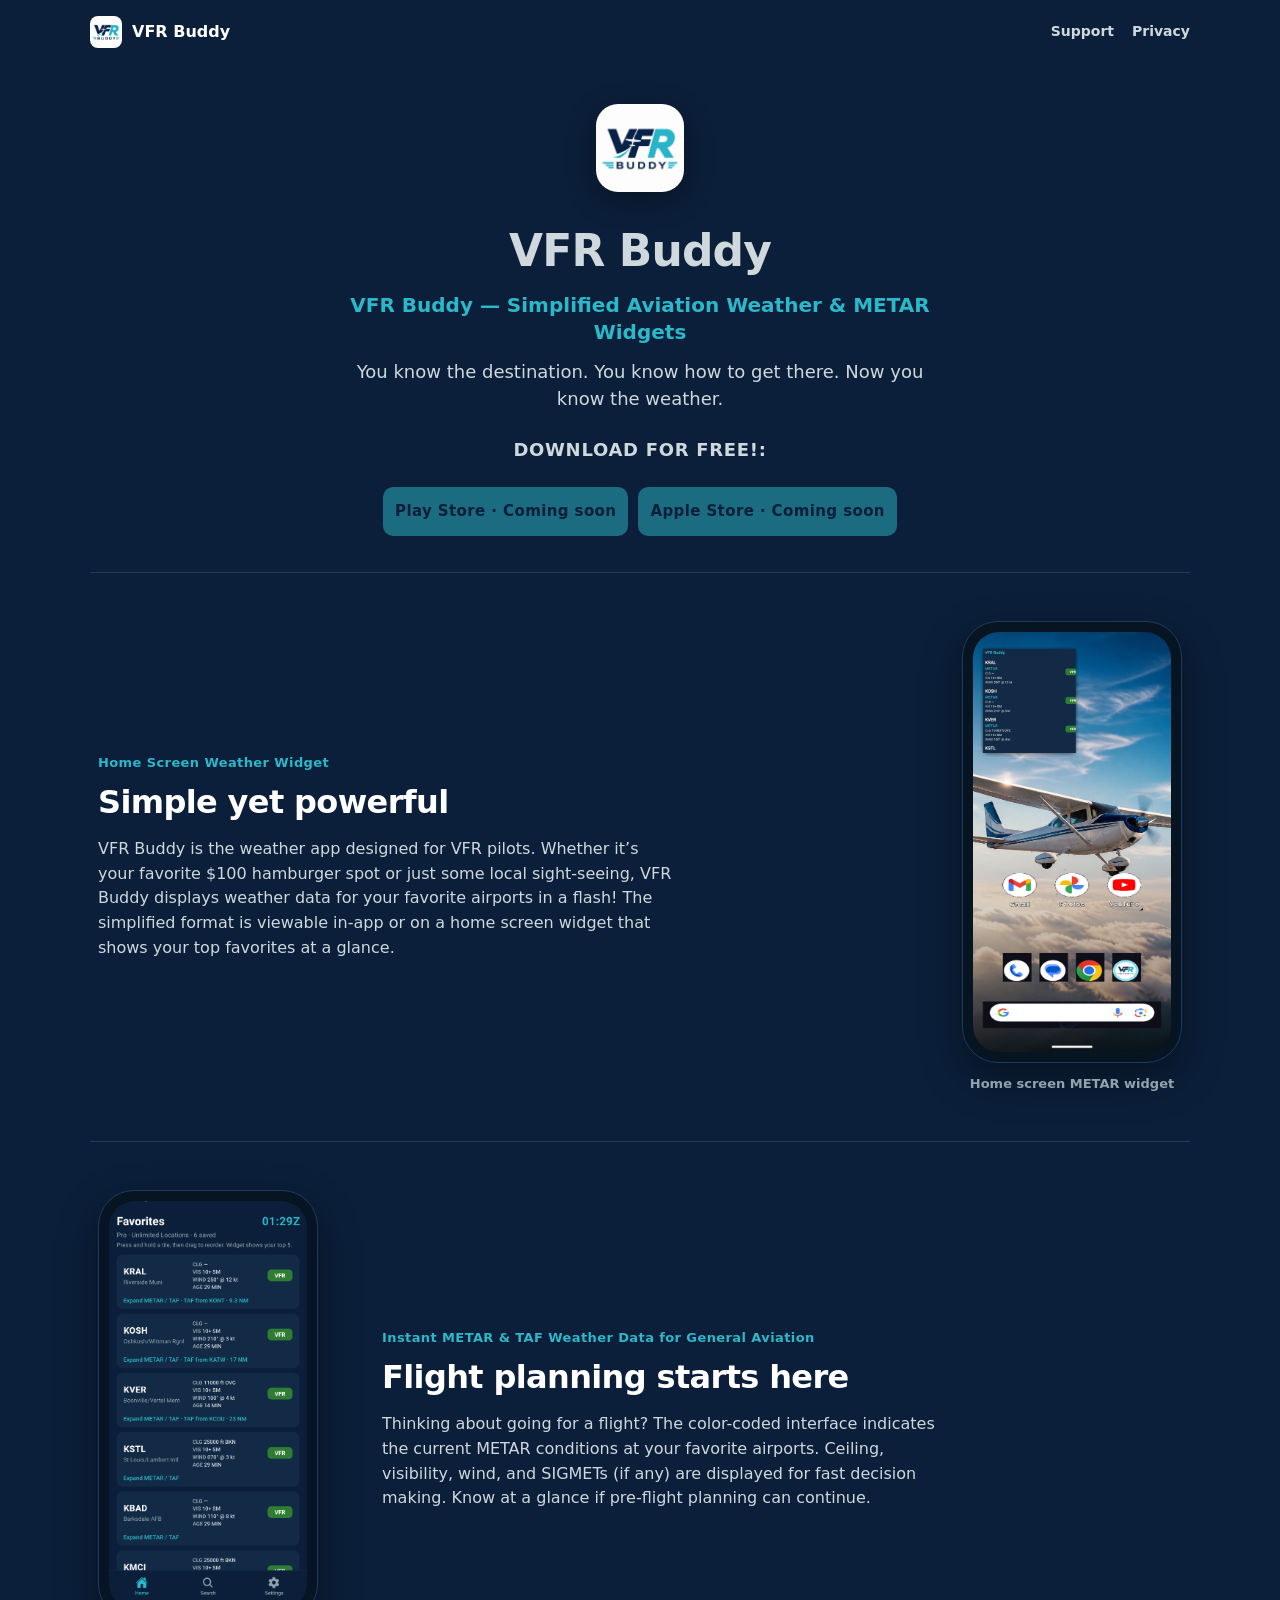
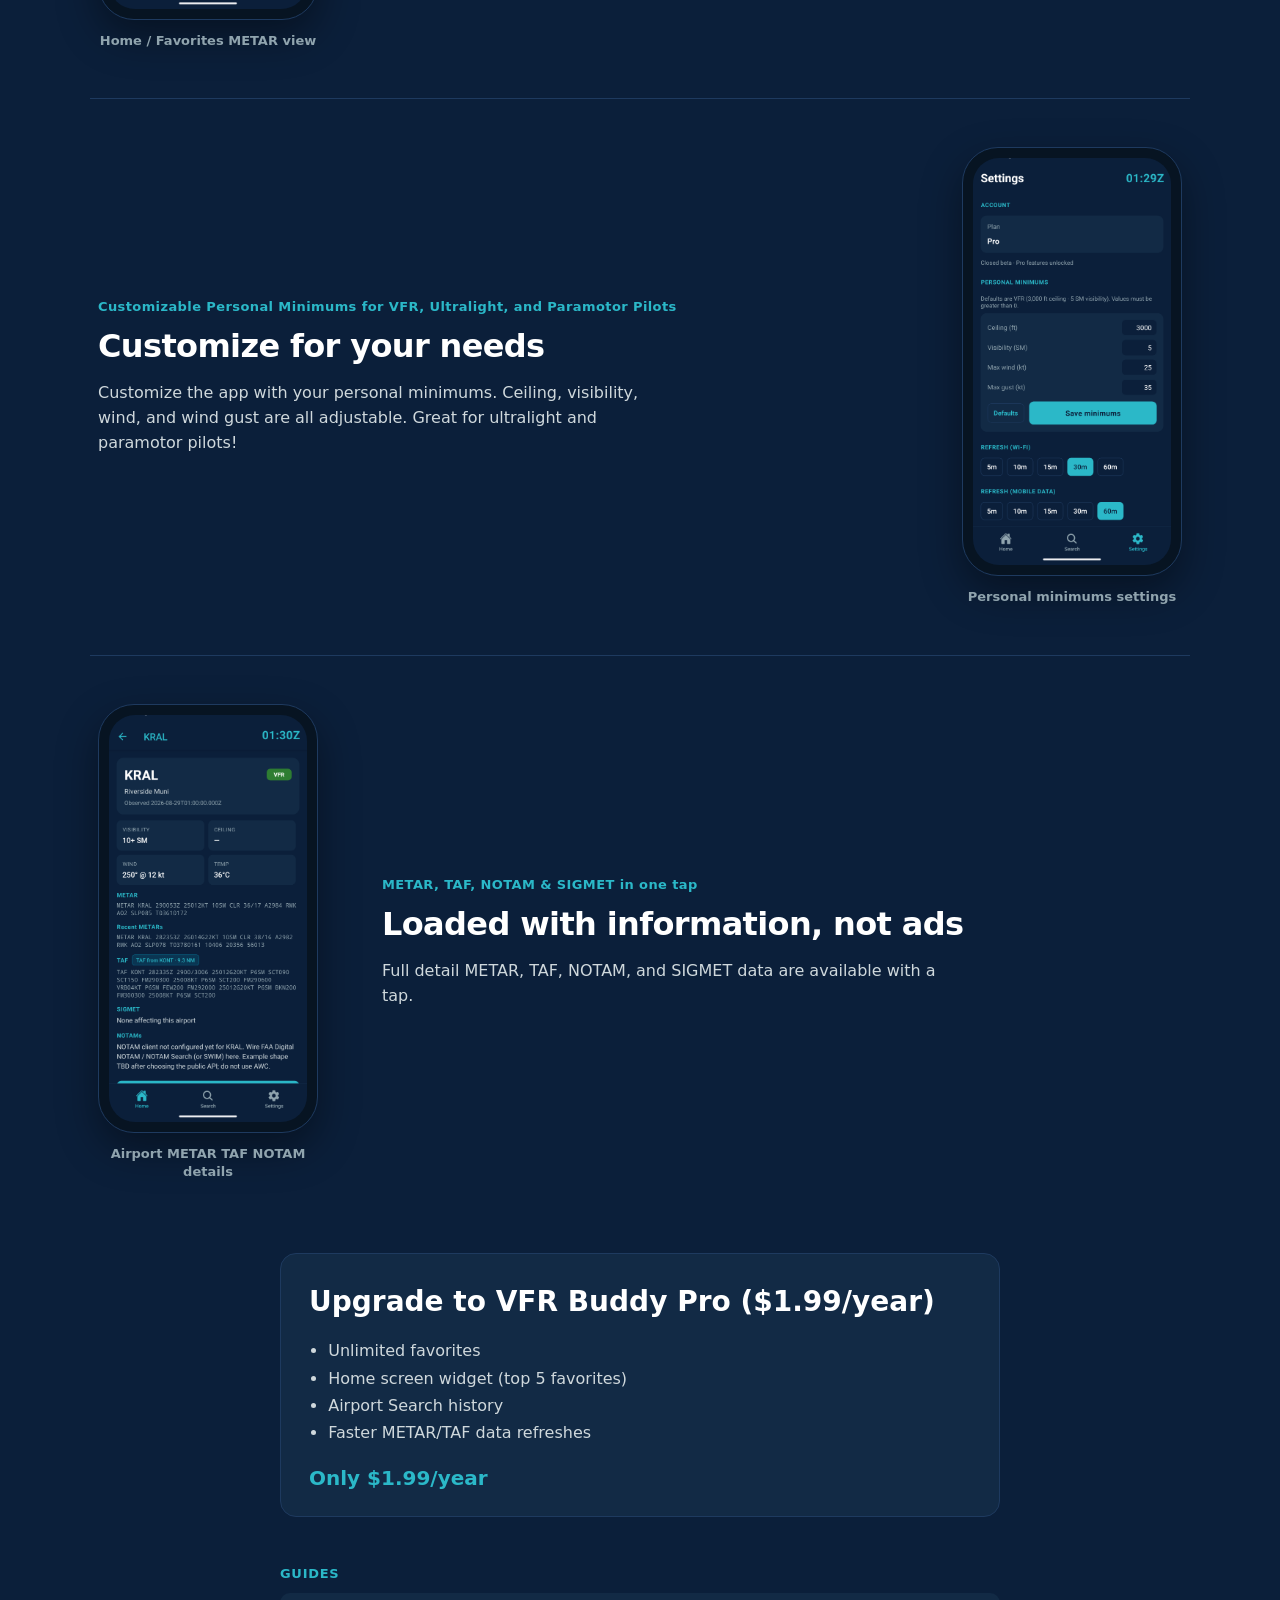
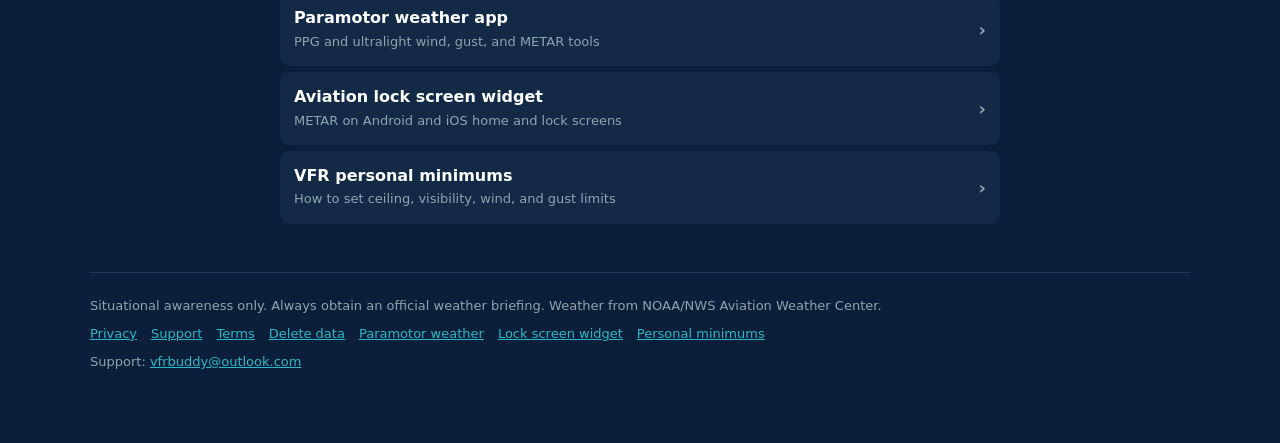
==== index.html @ 9822105f "Show widget on full home screen with aircraft wallpaper. Composite the VFR Buddy widget onto an avia" ====
<!DOCTYPE html>
<html lang="en">
  <head>
    <meta charset="utf-8" />
    <meta name="viewport" content="width=device-width, initial-scale=1, viewport-fit=cover" />
    <title>VFR Buddy: VFR Weather App &amp; Home Screen METAR Widget for Pilots</title>
    <meta
      name="description"
      content="Get instant METAR, TAF, NOTAM, and SIGMET data with personal minimums alerts. Features a home screen aviation weather widget for VFR, PPG, and ultralight pilots."
    />
    <link rel="canonical" href="https://www.vfrbuddy.com/" />
    <meta property="og:type" content="website" />
    <meta property="og:url" content="https://www.vfrbuddy.com/" />
    <meta property="og:title" content="VFR Buddy — Aviation Weather Simplified" />
    <meta
      property="og:description"
      content="Instant METAR, TAF, and SIGMET data with a home screen widget built for VFR pilots."
    />
    <meta property="og:image" content="https://www.vfrbuddy.com/assets/vfr-buddy-favicon-180.png" />
    <meta property="og:site_name" content="VFR Buddy" />
    <meta name="twitter:card" content="summary" />
    <meta name="twitter:title" content="VFR Buddy — Aviation Weather Simplified" />
    <meta
      name="twitter:description"
      content="Instant METAR, TAF, and SIGMET data with a home screen widget built for VFR pilots."
    />
    <meta name="twitter:image" content="https://www.vfrbuddy.com/assets/vfr-buddy-favicon-180.png" />
    <link rel="icon" href="assets/vfr-buddy-favicon-180.png" />
    <link rel="stylesheet" href="css/styles.css" />
    <script src="config.js" defer></script>
    <script type="application/ld+json">
      {
        "@context": "https://schema.org",
        "@type": "SoftwareApplication",
        "name": "VFR Buddy",
        "operatingSystem": "ANDROID, IOS",
        "applicationCategory": "WeatherApplication",
        "description": "Simplified aviation weather app featuring METAR, TAF, NOTAM, SIGMET data, and a home screen favorites widget for pilots.",
        "url": "https://www.vfrbuddy.com/",
        "offers": {
          "@type": "Offer",
          "price": "1.99",
          "priceCurrency": "USD",
          "priceValidUntil": "2027-12-31"
        },
        "author": {
          "@type": "Organization",
          "name": "Flight Forge LLC",
          "url": "https://www.vfrbuddy.com"
        }
      }
    </script>
  </head>
  <body>
    <a class="skip" href="#main">Skip to content</a>

    <header class="site-header">
      <a class="brand" href="index.html">
        <img
          src="assets/vfr-buddy-favicon-180.png"
          alt="VFR Buddy aviation weather app icon"
          width="32"
          height="32"
        />
        VFR Buddy
      </a>
      <nav class="site-nav">
        <a href="support/index.html">Support</a>
        <a href="legal/index.html">Privacy</a>
      </nav>
    </header>

    <main id="main">
      <section class="hero">
        <img
          class="hero-icon"
          src="assets/vfr-buddy-favicon-180.png"
          alt="VFR Buddy VFR weather app icon for iOS and Android pilots"
          width="88"
          height="88"
        />
        <p class="brand-mark">VFR Buddy</p>
        <h1>VFR Buddy — Simplified Aviation Weather &amp; METAR Widgets</h1>
        <p>You know the destination. You know how to get there. Now you know the weather.</p>
        <p class="cta-label">Download for FREE!:</p>
        <div class="cta-row">
          <span class="btn disabled">Play Store · Coming soon</span>
          <span class="btn disabled">Apple Store · Coming soon</span>
        </div>
      </section>

      <div class="features">
        <section class="feature">
          <div class="feature-copy">
            <h2>Home Screen Weather Widget</h2>
            <h3>Simple yet powerful</h3>
            <p>
              VFR Buddy is the weather app designed for VFR pilots. Whether it’s your favorite $100
              hamburger spot or just some local sight-seeing, VFR Buddy displays weather data
              for your favorite airports in a flash! The simplified format is viewable in-app or on a
              home screen widget that shows your top favorites at a glance.
            </p>
          </div>
          <figure class="phone">
            <div class="phone-frame">
              <img
                class="phone-shot"
                src="assets/screenshot-widget-homescreen.png"
                alt="VFR Buddy home screen widget on an Android phone with aviation wallpaper, showing KRAL, KOSH, and KVER METAR flight categories"
                width="220"
                height="466"
                loading="lazy"
              />
            </div>
            <figcaption>Home screen METAR widget</figcaption>
          </figure>
        </section>

        <section class="feature reverse">
          <div class="feature-copy">
            <h2>Instant METAR &amp; TAF Weather Data for General Aviation</h2>
            <h3>Flight planning starts here</h3>
            <p>
              Thinking about going for a flight? The color-coded interface indicates the current
              METAR conditions at your favorite airports. Ceiling, visibility, wind, and SIGMETs (if
              any) are displayed for fast decision making. Know at a glance if pre-flight planning
              can continue.
            </p>
          </div>
          <figure class="phone">
            <div class="phone-frame">
              <img
                class="phone-shot"
                src="assets/screenshot-home-favorites.png"
                alt="VFR Buddy favorites list with color-coded METAR flight categories for KSTL, KRAL, and KOSH"
                width="220"
                height="452"
                loading="lazy"
              />
            </div>
            <figcaption>Home / Favorites METAR view</figcaption>
          </figure>
        </section>

        <section class="feature">
          <div class="feature-copy">
            <h2>Customizable Personal Minimums for VFR, Ultralight, and Paramotor Pilots</h2>
            <h3>Customize for your needs</h3>
            <p>
              Customize the app with your personal minimums. Ceiling, visibility, wind, and wind
              gust are all adjustable. Great for ultralight and paramotor pilots!
            </p>
          </div>
          <figure class="phone">
            <div class="phone-frame">
              <img
                class="phone-shot"
                src="assets/screenshot-settings-minimums.png"
                alt="VFR Buddy settings for custom pilot personal minimums including ceiling, visibility, wind, and gust limits"
                width="220"
                height="452"
                loading="lazy"
              />
            </div>
            <figcaption>Personal minimums settings</figcaption>
          </figure>
        </section>

        <section class="feature reverse">
          <div class="feature-copy">
            <h2>METAR, TAF, NOTAM &amp; SIGMET in one tap</h2>
            <h3>Loaded with information, not ads</h3>
            <p>
              Full detail METAR, TAF, NOTAM, and SIGMET data are available with a tap.
            </p>
          </div>
          <figure class="phone">
            <div class="phone-frame">
              <img
                class="phone-shot"
                src="assets/screenshot-airport-detail.png"
                alt="VFR Buddy airport detail for KRAL showing METAR, TAF, SIGMET, and NOTAM data"
                width="220"
                height="452"
                loading="lazy"
              />
            </div>
            <figcaption>Airport METAR TAF NOTAM details</figcaption>
          </figure>
        </section>
      </div>

      <section class="pro" aria-labelledby="pro-heading">
        <h2 id="pro-heading">Upgrade to VFR Buddy Pro ($1.99/year)</h2>
        <ul>
          <li>Unlimited favorites</li>
          <li>Home screen widget (top 5 favorites)</li>
          <li>Airport Search history</li>
          <li>Faster METAR/TAF data refreshes</li>
        </ul>
        <p class="pro-price">Only $1.99/year</p>
      </section>

      <section class="guides" aria-labelledby="guides-heading">
        <h2 id="guides-heading">Guides</h2>
        <a class="link-row" href="paramotor-weather-app/index.html">
          <span>
            <span class="result-icao">Paramotor weather app</span><br />
            <span class="result-name">PPG and ultralight wind, gust, and METAR tools</span>
          </span>
          <span class="chevron">›</span>
        </a>
        <a class="link-row" href="aviation-lock-screen-widget/index.html">
          <span>
            <span class="result-icao">Aviation lock screen widget</span><br />
            <span class="result-name">METAR on Android and iOS home and lock screens</span>
          </span>
          <span class="chevron">›</span>
        </a>
        <a class="link-row" href="vfr-personal-minimums-guide/index.html">
          <span>
            <span class="result-icao">VFR personal minimums</span><br />
            <span class="result-name">How to set ceiling, visibility, wind, and gust limits</span>
          </span>
          <span class="chevron">›</span>
        </a>
      </section>
    </main>

    <footer class="site-footer">
      <p>
        Situational awareness only. Always obtain an official weather briefing. Weather from
        NOAA/NWS Aviation Weather Center.
      </p>
      <nav>
        <a href="legal/index.html">Privacy</a>
        <a href="support/index.html">Support</a>
        <a href="legal/index.html#terms">Terms</a>
        <a href="legal/index.html#delete">Delete data</a>
        <a href="paramotor-weather-app/index.html">Paramotor weather</a>
        <a href="aviation-lock-screen-widget/index.html">Lock screen widget</a>
        <a href="vfr-personal-minimums-guide/index.html">Personal minimums</a>
      </nav>
      <p>
        Support:
        <a data-support-email href="mailto:vfrbuddy@outlook.com">vfrbuddy@outlook.com</a>
      </p>
    </footer>
  </body>
</html>
---- css/styles.css ----
/* Tokens from src/theme.ts — exact values */
:root {
  --navy: #0B1F3A;
  --navy-card: #122A45;
  --cyan: #2BB8C8;
  --text: #FFFFFF;
  --muted: #90A4AE;
  --soft: #CFD8DC;
  --orange: #EF6C00;
  --error-bg: #3A1520;
  --error-title: #FF8A80;
  --error-body: #FFCDD2;
  --vfr: #2E7D32;
  --mvfr: #1565C0;
  --ifr: #C62828;
  --lifr: #6A1B9A;
  --stale: #78909C;
  --border: #1E3A5F;
  --sigmet-bg: #3A1A10;
  --sigmet-body: #FFCCBC;
}

*,
*::before,
*::after {
  box-sizing: border-box;
}

html {
  scroll-behavior: smooth;
}

body {
  margin: 0;
  min-height: 100vh;
  display: flex;
  flex-direction: column;
  font-family: system-ui, -apple-system, "Segoe UI", Roboto, Helvetica, Arial, sans-serif;
  background: var(--navy);
  color: var(--text);
  line-height: 1.4;
}

a {
  color: var(--cyan);
}

img {
  max-width: 100%;
  height: auto;
}

.skip {
  position: absolute;
  left: 16px;
  top: -48px;
  background: var(--cyan);
  color: var(--navy);
  padding: 8px 12px;
  border-radius: 8px;
  font-weight: 700;
  z-index: 20;
}

.skip:focus {
  top: 12px;
}

/* Marketing site chrome (Mobbin-style: icon, pitch, then screenshot gallery) */
.site-header {
  display: flex;
  align-items: center;
  justify-content: space-between;
  gap: 16px;
  width: min(1100px, calc(100% - 32px));
  margin: 0 auto;
  padding: 16px 0;
}

.brand {
  display: flex;
  align-items: center;
  gap: 10px;
  color: var(--text);
  text-decoration: none;
  font-weight: 700;
  font-size: 16px;
}

.brand img {
  width: 32px;
  height: 32px;
  border-radius: 8px;
}

.site-nav {
  display: flex;
  gap: 18px;
  font-size: 14px;
  font-weight: 600;
}

.site-nav a {
  color: var(--soft);
  text-decoration: none;
}

.site-nav a:hover {
  color: var(--cyan);
}

.hero {
  text-align: center;
  padding: 40px 20px 28px;
  width: min(640px, 100%);
  margin: 0 auto;
}

.hero-icon {
  width: 88px;
  height: 88px;
  border-radius: 22px;
  margin-bottom: 20px;
  box-shadow: 0 8px 28px rgba(0, 0, 0, 0.35);
}

.hero .brand-mark {
  font-size: clamp(2rem, 4vw, 2.75rem);
  font-weight: 700;
  margin: 0 0 8px;
  letter-spacing: -0.02em;
}

.hero h1 {
  color: var(--cyan);
  font-size: clamp(1.05rem, 2.4vw, 1.25rem);
  font-weight: 700;
  line-height: 1.35;
  margin: 0 0 12px;
  letter-spacing: 0;
}

.hero .tagline {
  color: var(--cyan);
  font-size: 15px;
  font-weight: 700;
  letter-spacing: 0.4px;
  margin: 0 0 10px;
}

.hero p {
  color: var(--soft);
  font-size: 18px;
  line-height: 1.5;
  margin: 0 0 24px;
}

.cta-label {
  width: 100%;
  text-align: center;
  color: var(--muted);
  font-size: 12px;
  font-weight: 700;
  letter-spacing: 0.7px;
  text-transform: uppercase;
  margin: 0 0 2px;
}

.cta-row {
  display: flex;
  flex-wrap: wrap;
  justify-content: center;
  gap: 10px;
}

.cta-row .btn {
  width: auto;
  min-width: 200px;
  margin: 0;
}

.shots {
  display: flex;
  gap: 28px;
  overflow-x: auto;
  padding: 12px 24px 48px;
  width: min(1100px, 100%);
  margin: 0 auto;
  scrollbar-color: var(--border) transparent;
}

.features {
  width: min(1100px, calc(100% - 32px));
  margin: 0 auto;
  padding: 8px 0 16px;
}

.feature {
  display: grid;
  grid-template-columns: minmax(0, 1fr) 220px;
  gap: 64px;
  align-items: center;
  padding: 48px 8px;
  border-top: 1px solid var(--border);
}

.feature.reverse {
  grid-template-columns: 220px minmax(0, 1fr);
}

.feature.reverse .feature-copy {
  order: 2;
}

.feature-copy {
  min-width: 0;
}

.feature-copy h2 {
  color: var(--cyan);
  font-size: 13px;
  font-weight: 700;
  letter-spacing: 0.4px;
  line-height: 1.4;
  margin: 0 0 8px;
}

.feature-copy h3 {
  font-size: clamp(1.5rem, 3vw, 2rem);
  font-weight: 700;
  letter-spacing: -0.02em;
  margin: 0 0 12px;
}

.feature-copy p {
  color: var(--soft);
  font-size: 16px;
  line-height: 1.55;
  margin: 0;
  max-width: 36rem;
}

.feature .phone {
  width: 220px;
  max-width: 220px;
  justify-self: center;
}

.phone-shot {
  display: block;
  width: 100%;
  height: auto;
  border-radius: 26px;
  vertical-align: top;
}

.phone-shot--widget {
  border-radius: 20px;
  background: #071422;
}

.feature .phone-frame:has(.phone-shot--widget) {
  padding: 16px 12px;
  background: linear-gradient(160deg, #0a3d62 0%, #071422 45%, #041018 100%);
}

.feature .airport-row {
  padding: 10px;
  gap: 6px;
}

.feature .wx-line {
  font-size: 10px;
}

.pro {
  width: min(720px, calc(100% - 32px));
  margin: 8px auto 48px;
  background: var(--navy-card);
  border: 1px solid var(--border);
  border-radius: 16px;
  padding: 28px 28px 24px;
}

.pro h2 {
  font-size: clamp(1.35rem, 3vw, 1.75rem);
  margin: 0 0 16px;
}

.pro ul {
  margin: 0 0 18px;
  padding-left: 1.2rem;
  color: var(--soft);
  font-size: 16px;
  line-height: 1.7;
}

.pro li {
  margin: 0;
}

.pro-price {
  color: var(--cyan);
  font-size: 20px;
  font-weight: 700;
  margin: 0;
}

.widget-home {
  background: #071422;
  border-radius: 16px;
  padding: 10px;
  margin-top: 8px;
}

.widget-card {
  background: var(--navy-card);
  border-radius: 14px;
  padding: 12px 12px 8px;
}

.widget-head {
  display: flex;
  align-items: center;
  gap: 8px;
  margin-bottom: 10px;
}

.widget-head img {
  width: 18px;
  height: 18px;
  border-radius: 4px;
}

.widget-head span {
  font-size: 11px;
  font-weight: 700;
  color: var(--soft);
}

.widget-row {
  display: flex;
  align-items: center;
  gap: 8px;
  padding: 7px 0;
  border-top: 1px solid var(--border);
}

.widget-dot {
  width: 10px;
  height: 10px;
  border-radius: 50%;
  flex-shrink: 0;
}

.widget-dot.vfr {
  background: var(--vfr);
}
.widget-dot.mvfr {
  background: var(--mvfr);
}
.widget-dot.mins {
  background: var(--orange);
}

.widget-icao {
  font-weight: 700;
  font-size: 13px;
  width: 42px;
}

.widget-sum {
  color: var(--soft);
  font-size: 11px;
  font-weight: 600;
}

@media (max-width: 960px) {
  .feature,
  .feature.reverse {
    grid-template-columns: 1fr;
    gap: 24px;
    justify-items: center;
  }

  .feature.reverse .feature-copy {
    order: 0;
  }

  .feature-copy p {
    max-width: none;
  }
}

.phone {
  flex: 0 0 260px;
  margin: 0;
}

.phone-frame {
  background: #071422;
  border: 1px solid var(--border);
  border-radius: 36px;
  padding: 10px;
  box-shadow: 0 16px 40px rgba(0, 0, 0, 0.4);
}

.phone-screen {
  background: var(--navy);
  border-radius: 26px;
  overflow: hidden;
  height: 520px;
  display: flex;
  flex-direction: column;
}

.phone-status {
  text-align: center;
  font-size: 11px;
  font-weight: 700;
  padding: 8px 0 4px;
  color: var(--text);
}

.phone-body {
  flex: 1;
  padding: 4px 12px 8px;
  overflow: hidden;
}

.phone-body .title {
  font-size: 22px;
}

.phone-body .search-input {
  margin-top: 0;
}

.phone-tabs {
  display: flex;
  border-top: 1px solid var(--border);
  padding: 8px 4px 10px;
}

.phone-tabs .tab {
  font-size: 10px;
  color: var(--muted);
}

.phone-tabs .tab.on {
  color: var(--cyan);
}

.phone figcaption {
  text-align: center;
  color: var(--muted);
  font-size: 13px;
  font-weight: 600;
  margin-top: 12px;
}

.site-footer {
  width: min(1100px, calc(100% - 32px));
  margin: 0 auto;
  padding: 24px 0 calc(64px + env(safe-area-inset-bottom, 0px));
  border-top: 1px solid var(--border);
  color: var(--muted);
  font-size: 13px;
}

.site-footer nav {
  display: flex;
  flex-wrap: wrap;
  gap: 14px;
  margin: 10px 0;
}

.site-footer p {
  margin: 0 0 8px;
}

/* HomeScreen / SettingsScreen content padding */
.screen {
  flex: 1;
  width: min(430px, 100%);
  margin: 0 auto;
  padding: 16px 16px 32px;
  padding-top: calc(max(env(safe-area-inset-top, 0px), 12px) + 8px);
}

/* SearchScreen.sub is implied 13 muted; HomeScreen.sub */
.title-row {
  display: flex;
  align-items: center;
  justify-content: space-between;
  gap: 12px;
}

.title {
  color: var(--text);
  font-size: 24px;
  font-weight: 700;
  margin: 0 0 8px;
}

.title-row .title {
  margin-bottom: 0;
}

.sub {
  color: var(--muted);
  font-size: 13px;
  margin: 4px 0 16px;
}

.lede-one {
  color: var(--soft);
  font-size: 16px;
  line-height: 24px;
  margin: 8px 0 20px;
}

.upgrade {
  background: var(--orange);
  border-radius: 999px;
  padding: 4px 10px;
  color: var(--text);
  font-size: 11px;
  font-weight: 700;
  text-decoration: none;
  white-space: nowrap;
}

/* Settings section labels */
.section {
  color: var(--cyan);
  font-weight: 700;
  font-size: 12px;
  letter-spacing: 0.7px;
  margin: 16px 0 6px;
  text-transform: uppercase;
}

.section-row {
  display: flex;
  align-items: center;
  justify-content: space-between;
  margin: 16px 0 6px;
}

.section-row .section {
  margin: 0;
}

.hint {
  color: var(--muted);
  font-size: 12px;
  margin: 4px 0 0;
}

.body-text {
  color: var(--soft);
  font-size: 14px;
  line-height: 20px;
  margin: 0 0 10px;
}

.body-text strong {
  color: var(--text);
  font-weight: 700;
}

/* Settings card */
.card {
  background: var(--navy-card);
  border-radius: 12px;
  padding: 14px;
  margin-bottom: 8px;
}

.min-row {
  display: flex;
  align-items: center;
  justify-content: space-between;
  gap: 12px;
  padding: 6px 0;
}

.min-row + .min-row {
  border-top: 1px solid var(--border);
}

.row-label {
  color: var(--muted);
  font-size: 13px;
}

.row-value {
  color: var(--text);
  font-weight: 700;
  font-size: 16px;
}

/* AirportRow */
.airport-wrap {
  background: var(--navy-card);
  border-radius: 12px;
  margin-bottom: 10px;
  overflow: hidden;
}

.airport-row {
  display: flex;
  align-items: center;
  justify-content: space-between;
  padding: 12px 14px;
  gap: 8px;
}

.airport-left {
  flex: 1.1;
  min-width: 0;
}

.icao {
  color: var(--text);
  font-size: 18px;
  font-weight: 700;
  letter-spacing: 0.5px;
}

.airport-name {
  color: var(--muted);
  font-size: 12px;
  margin-top: 2px;
  white-space: nowrap;
  overflow: hidden;
  text-overflow: ellipsis;
}

.wx-mid {
  flex: 1.2;
  min-width: 0;
  padding: 0 4px;
}

.wx-line {
  color: var(--soft);
  font-size: 11px;
  font-weight: 600;
}

.wx-label {
  color: var(--muted);
  font-weight: 700;
}

/* FltCatBadge */
.badge {
  border-radius: 8px;
  padding: 4px 10px;
  min-width: 52px;
  text-align: center;
  color: var(--text);
  font-weight: 700;
  font-size: 12px;
  flex-shrink: 0;
}

.badge.vfr {
  background: var(--vfr);
}
.badge.mvfr {
  background: var(--mvfr);
}
.badge.ifr {
  background: var(--ifr);
}
.badge.lifr {
  background: var(--lifr);
}
.badge.mins {
  background: var(--orange);
}
.badge.stale {
  background: var(--stale);
}

.badge .tag {
  display: block;
  font-size: 10px;
  font-weight: 700;
  opacity: 0.95;
}

.expand {
  color: var(--cyan);
  font-size: 12px;
  font-weight: 600;
  padding: 0 14px 10px;
}

/* Color legend swatches */
.legend-row {
  display: flex;
  align-items: center;
  gap: 12px;
  margin-bottom: 12px;
}

.swatch {
  width: 28px;
  height: 28px;
  border-radius: 6px;
  flex-shrink: 0;
}

.legend-label {
  color: var(--text);
  font-weight: 700;
}

.legend-note {
  color: var(--muted);
  font-size: 12px;
}

/* Settings chips */
.chip-row {
  display: flex;
  flex-wrap: wrap;
  gap: 8px;
  margin-bottom: 8px;
}

.chip {
  border-radius: 8px;
  border: 1px solid var(--border);
  padding: 8px 12px;
  color: var(--text);
  font-weight: 600;
  font-size: 14px;
  background: transparent;
}

.chip.on {
  background: var(--cyan);
  border-color: var(--cyan);
  color: var(--navy);
}

a.chip {
  text-decoration: none;
}

/* PrimaryButton from ui.tsx */
.btn {
  display: block;
  width: 100%;
  background: var(--cyan);
  border: none;
  border-radius: 10px;
  padding: 14px 12px;
  color: var(--navy);
  font-weight: 700;
  font-size: 15px;
  letter-spacing: 0.4px;
  text-align: center;
  text-decoration: none;
  margin-bottom: 8px;
}

.btn.disabled {
  opacity: 0.5;
  pointer-events: none;
}

/* Search result / Settings LinkRow */
.link-row {
  display: flex;
  align-items: center;
  justify-content: space-between;
  background: var(--navy-card);
  border-radius: 10px;
  padding: 14px;
  margin-bottom: 6px;
  color: var(--text);
  font-weight: 600;
  text-decoration: none;
}

.link-row .locked {
  color: var(--muted);
}

.chevron {
  color: var(--muted);
  font-size: 18px;
}

.result-icao {
  color: var(--text);
  font-weight: 700;
  font-size: 16px;
}

.result-name {
  color: var(--muted);
  font-size: 13px;
  font-weight: 400;
}

.search-input {
  display: block;
  width: 100%;
  background: var(--navy-card);
  border-radius: 10px;
  padding: 12px 14px;
  color: var(--text);
  font-size: 16px;
  margin: 16px 0 12px;
  border: 1px solid var(--border);
}

/* Tour kicker */
.kicker {
  color: var(--cyan);
  font-weight: 700;
  letter-spacing: 1px;
  font-size: 12px;
  margin: 0 0 8px;
}

/* SIGMET banner */
.sigmet {
  background: var(--sigmet-bg);
  border-radius: 10px;
  padding: 12px;
  margin: 0 10px 4px;
}

.sigmet-label {
  color: var(--orange);
  font-weight: 700;
  font-size: 12px;
  letter-spacing: 0.8px;
}

.sigmet-body {
  color: var(--sigmet-body);
  font-size: 13px;
  line-height: 18px;
}

/* Legal sections */
.legal section {
  scroll-margin-top: 16px;
  margin-bottom: 8px;
}

.legal h2.section {
  margin-top: 16px;
}

.legal p,
.legal li {
  color: var(--soft);
  font-size: 14px;
  line-height: 20px;
}

.legal ul {
  padding-left: 1.2rem;
  margin: 0 0 10px;
}

.legal h3 {
  color: var(--text);
  font-size: 16px;
  font-weight: 700;
  margin: 12px 0 6px;
}

.note {
  background: var(--error-bg);
  border-radius: 12px;
  padding: 16px;
  margin-bottom: 8px;
}

.note-title {
  color: var(--error-title);
  font-weight: 600;
  font-size: 15px;
  margin: 0 0 6px;
}

.note-body {
  color: var(--error-body);
  font-size: 13px;
  margin: 0;
}

/* Bottom tab bar — RootNavigator tabBarStyle */
.tabbar {
  position: sticky;
  bottom: 0;
  z-index: 10;
  background: var(--navy);
  border-top: 1px solid var(--border);
  height: 64px;
  padding: 6px 8px calc(8px + env(safe-area-inset-bottom, 0px));
  display: flex;
  justify-content: space-around;
  align-items: center;
  width: min(430px, 100%);
  margin: 0 auto;
}

.tab {
  color: var(--muted);
  text-decoration: none;
  font-size: 11px;
  font-weight: 600;
  text-align: center;
  flex: 1;
}

.tab[aria-current="page"] {
  color: var(--cyan);
}

.tab-icon {
  display: block;
  font-size: 18px;
  line-height: 22px;
  margin-bottom: 2px;
}

code {
  color: var(--cyan);
  font-size: 13px;
}

.guides {
  width: min(720px, calc(100% - 32px));
  margin: 0 auto 48px;
}

.guides h2 {
  font-size: 13px;
  color: var(--cyan);
  letter-spacing: 0.7px;
  text-transform: uppercase;
  margin: 0 0 10px;
}

.article {
  width: min(720px, calc(100% - 32px));
  margin: 0 auto;
  padding: 16px 0 48px;
}

.article h1 {
  font-size: clamp(1.6rem, 3vw, 2.1rem);
  font-weight: 700;
  letter-spacing: -0.02em;
  margin: 0 0 10px;
}

.article .lede {
  color: var(--soft);
  font-size: 18px;
  line-height: 1.5;
  margin: 0 0 24px;
}

.article h2 {
  color: var(--text);
  font-size: 1.25rem;
  font-weight: 700;
  margin: 28px 0 10px;
}

.article h3 {
  color: var(--cyan);
  font-size: 13px;
  font-weight: 700;
  letter-spacing: 0.6px;
  text-transform: uppercase;
  margin: 20px 0 8px;
}

.article p,
.article li {
  color: var(--soft);
  font-size: 16px;
  line-height: 1.55;
}

.article ul {
  padding-left: 1.2rem;
  margin: 0 0 16px;
}

.article .cta-row {
  margin-top: 28px;
  justify-content: flex-start;
}
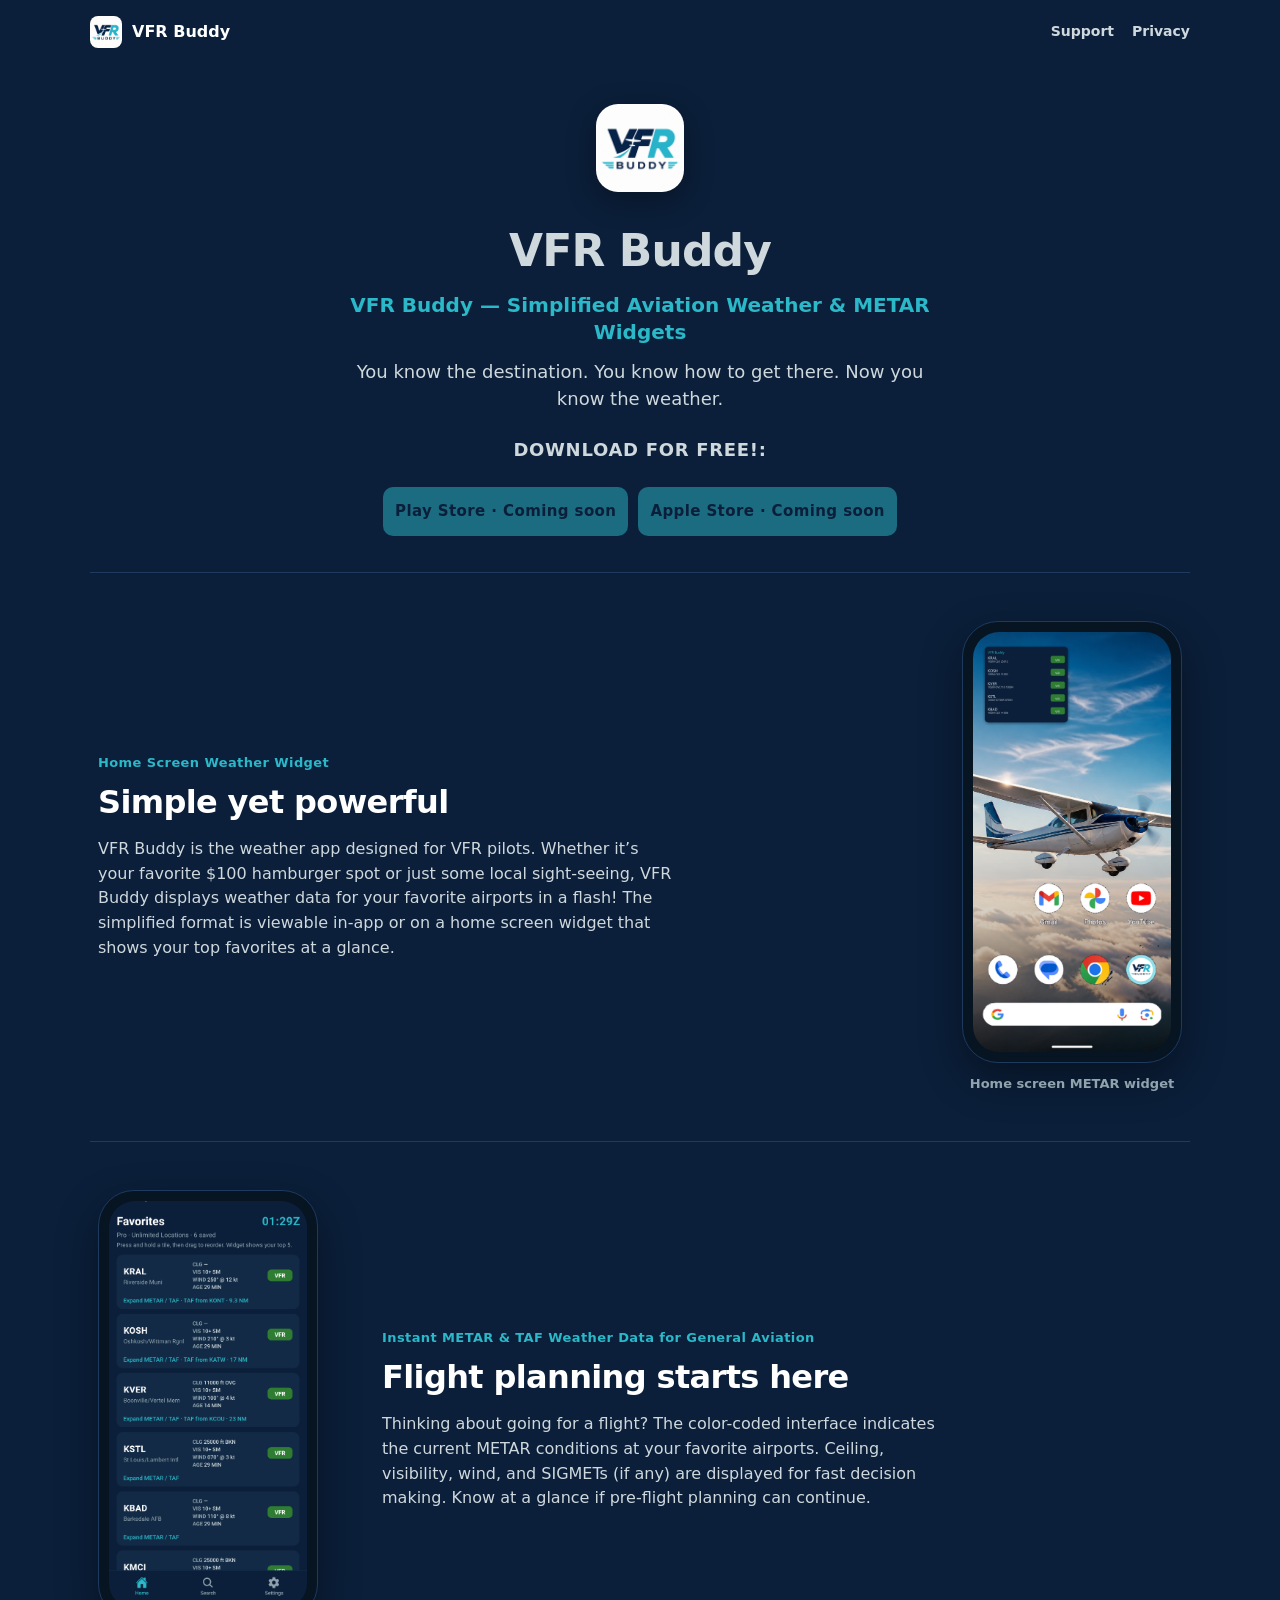
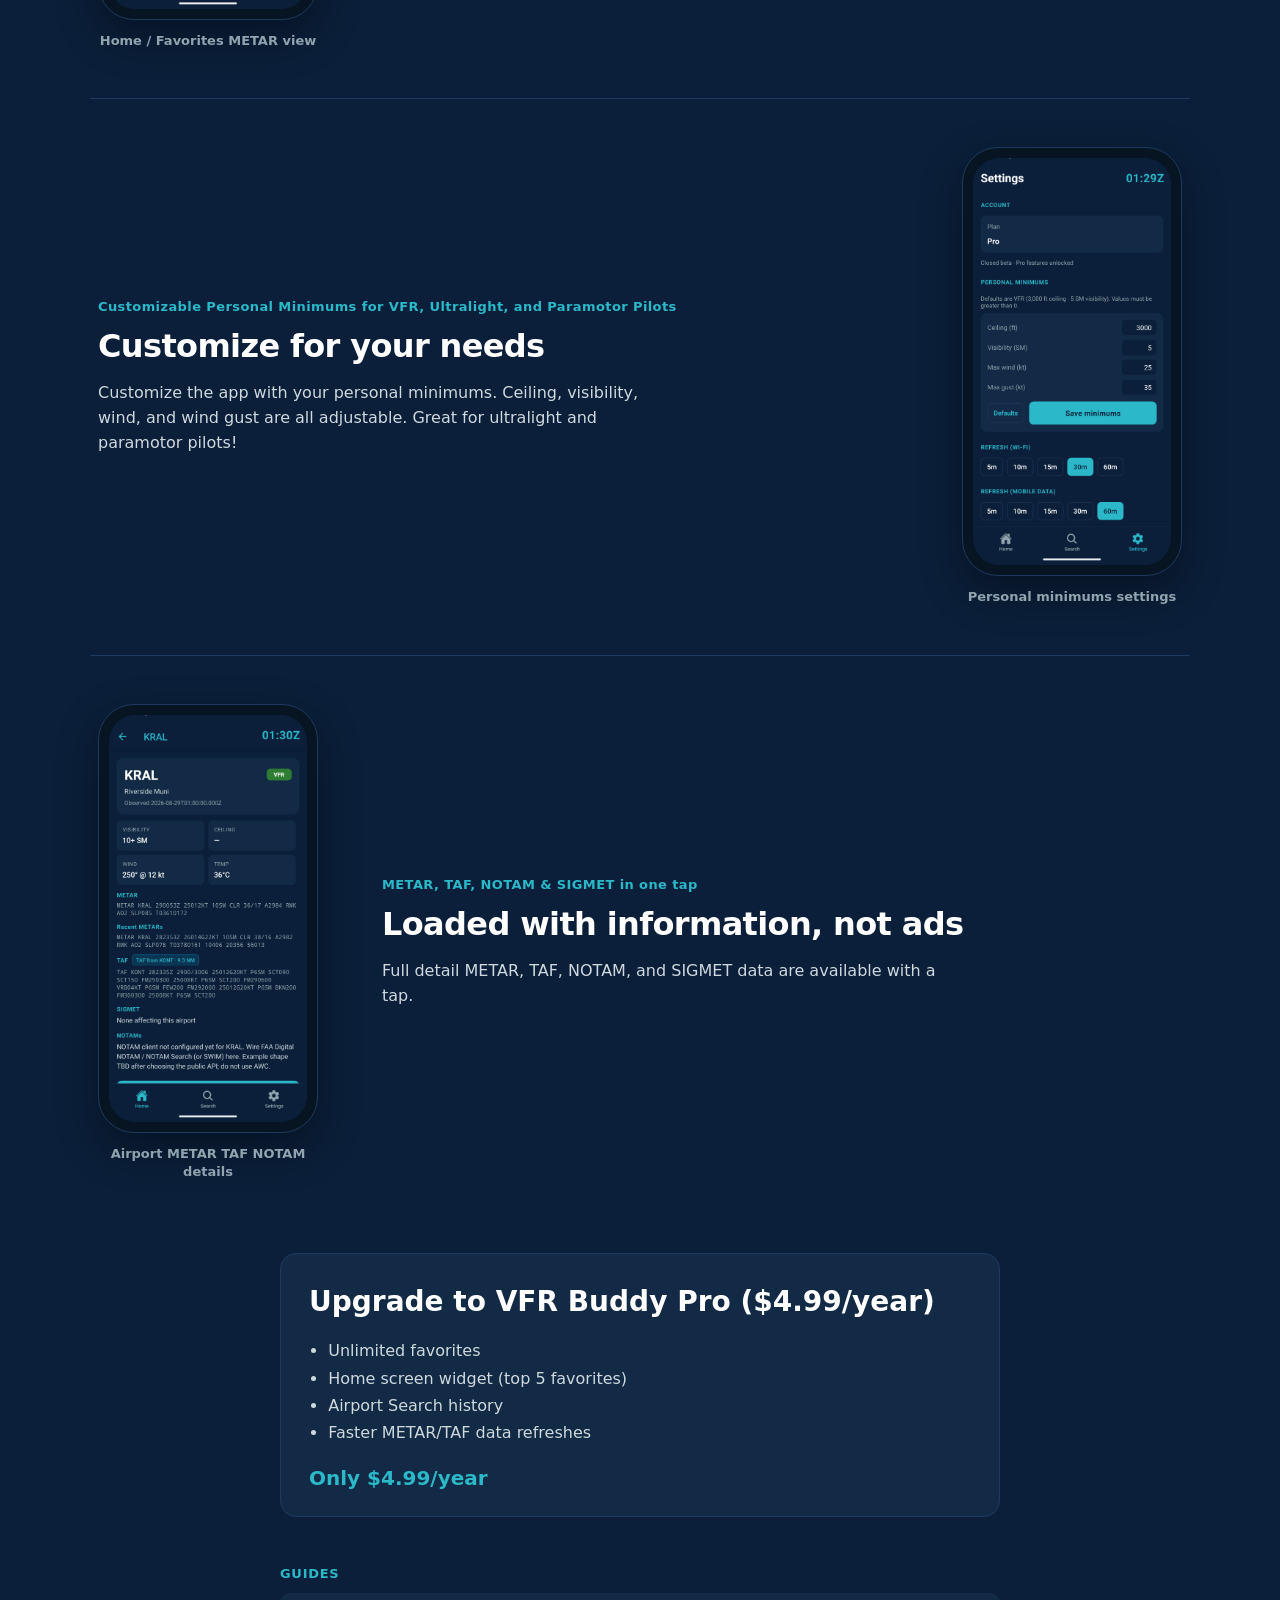
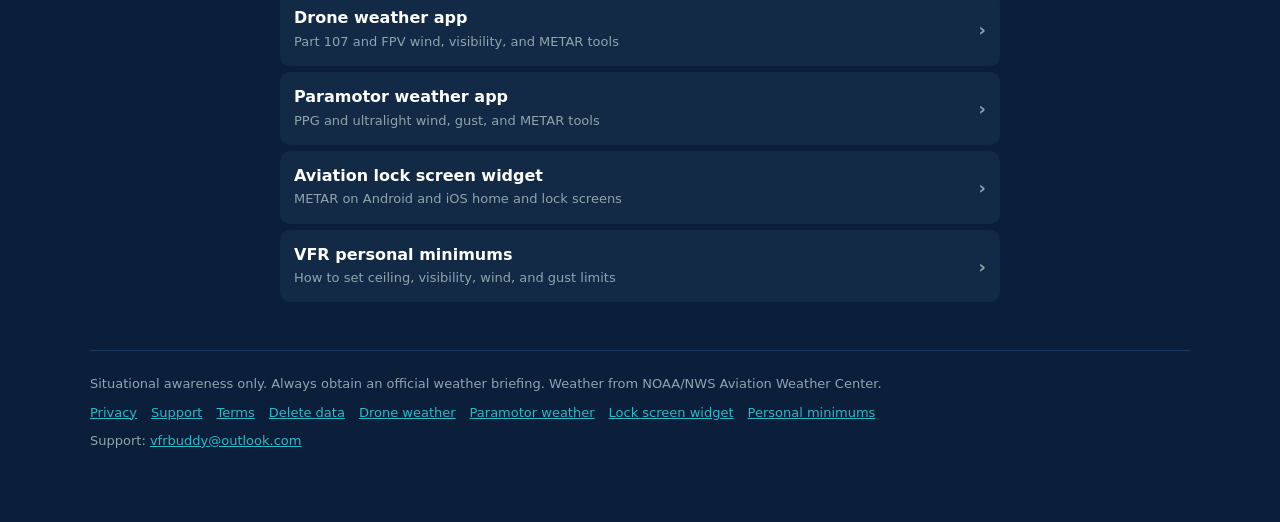
==== commit bfb9c031: "Add drone weather landing page and update Pro pricing to $4.99/year. Link the new guide from the hom" ====
--- a/index.html
+++ b/index.html
@@ -39,7 +39,7 @@
         "url": "https://www.vfrbuddy.com/",
         "offers": {
           "@type": "Offer",
-          "price": "1.99",
+          "price": "4.99",
           "priceCurrency": "USD",
           "priceValidUntil": "2027-12-31"
         },
@@ -191,18 +191,25 @@
       </div>
 
       <section class="pro" aria-labelledby="pro-heading">
-        <h2 id="pro-heading">Upgrade to VFR Buddy Pro ($1.99/year)</h2>
+        <h2 id="pro-heading">Upgrade to VFR Buddy Pro ($4.99/year)</h2>
         <ul>
           <li>Unlimited favorites</li>
           <li>Home screen widget (top 5 favorites)</li>
           <li>Airport Search history</li>
           <li>Faster METAR/TAF data refreshes</li>
         </ul>
-        <p class="pro-price">Only $1.99/year</p>
+        <p class="pro-price">Only $4.99/year</p>
       </section>
 
       <section class="guides" aria-labelledby="guides-heading">
         <h2 id="guides-heading">Guides</h2>
+        <a class="link-row" href="drone-weather-app/index.html">
+          <span>
+            <span class="result-icao">Drone weather app</span><br />
+            <span class="result-name">Part 107 and FPV wind, visibility, and METAR tools</span>
+          </span>
+          <span class="chevron">›</span>
+        </a>
         <a class="link-row" href="paramotor-weather-app/index.html">
           <span>
             <span class="result-icao">Paramotor weather app</span><br />
@@ -237,6 +244,7 @@
         <a href="support/index.html">Support</a>
         <a href="legal/index.html#terms">Terms</a>
         <a href="legal/index.html#delete">Delete data</a>
+        <a href="drone-weather-app/index.html">Drone weather</a>
         <a href="paramotor-weather-app/index.html">Paramotor weather</a>
         <a href="aviation-lock-screen-widget/index.html">Lock screen widget</a>
         <a href="vfr-personal-minimums-guide/index.html">Personal minimums</a>
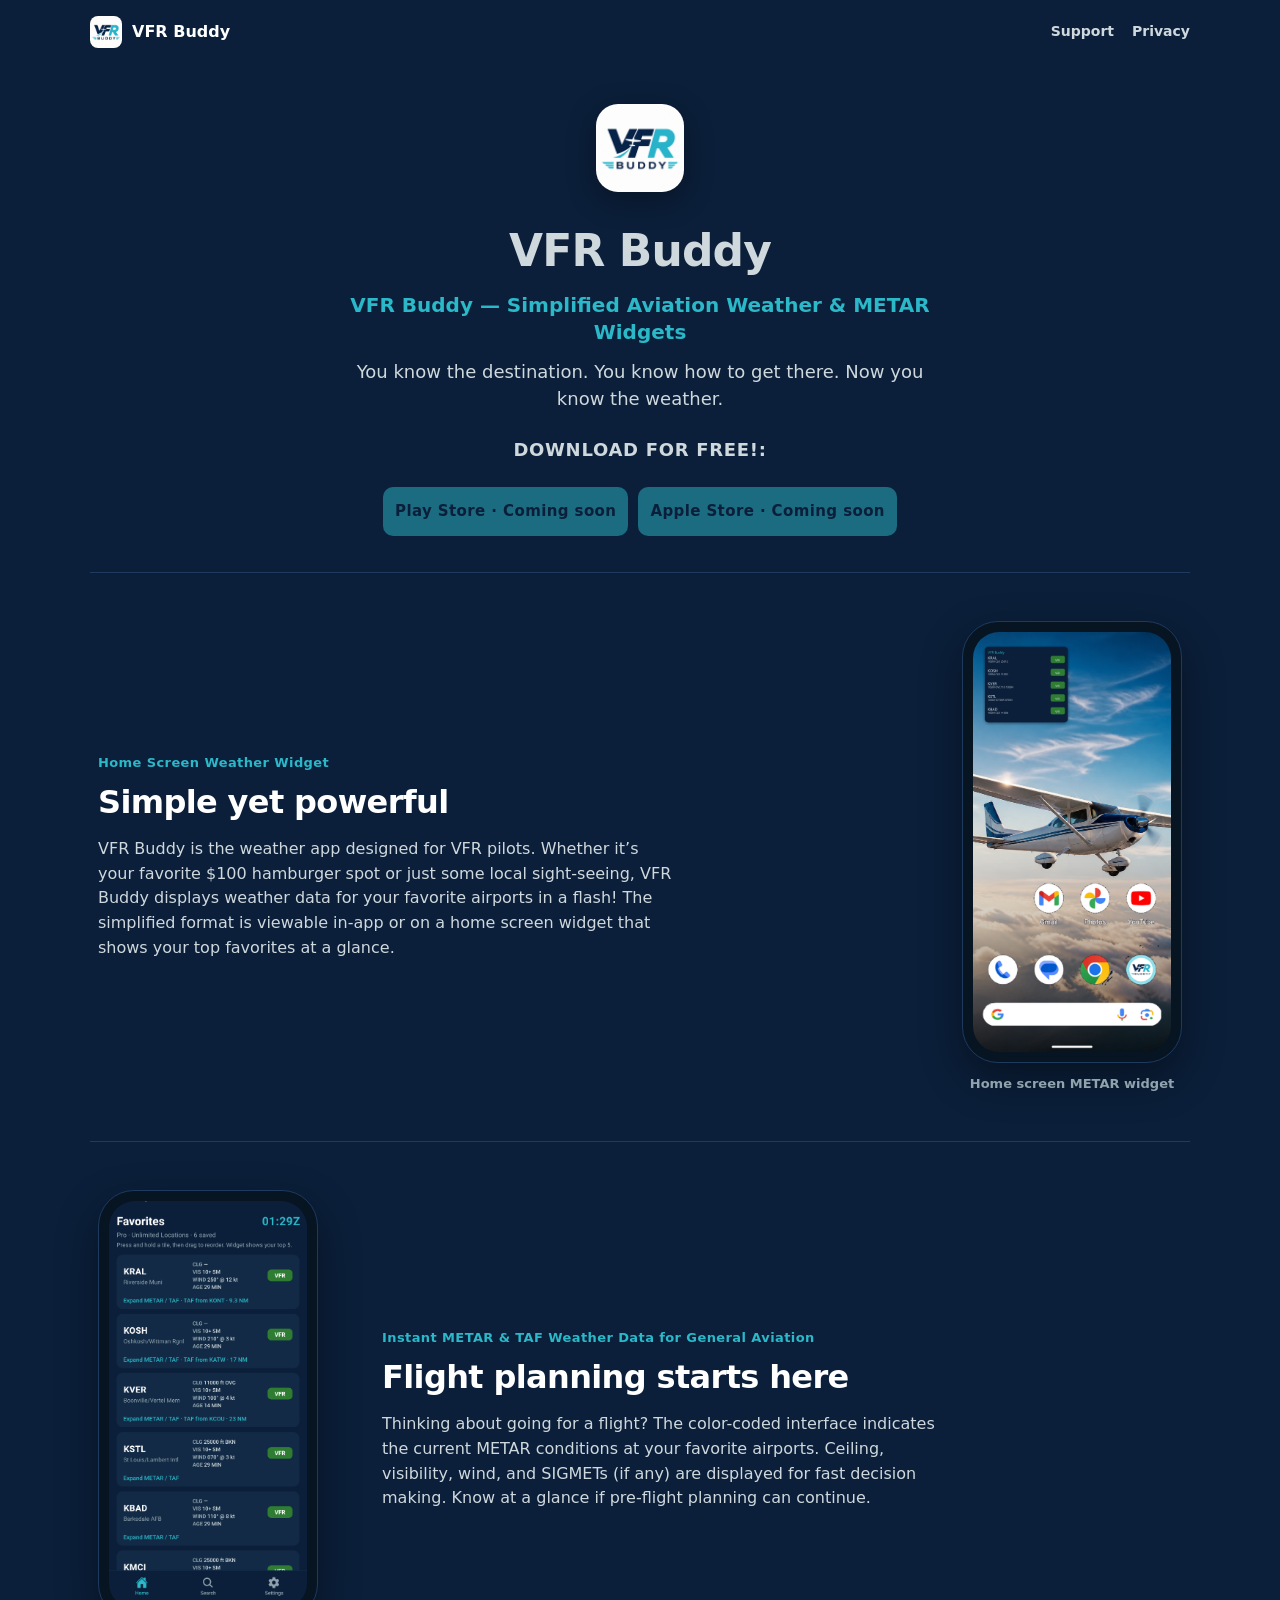
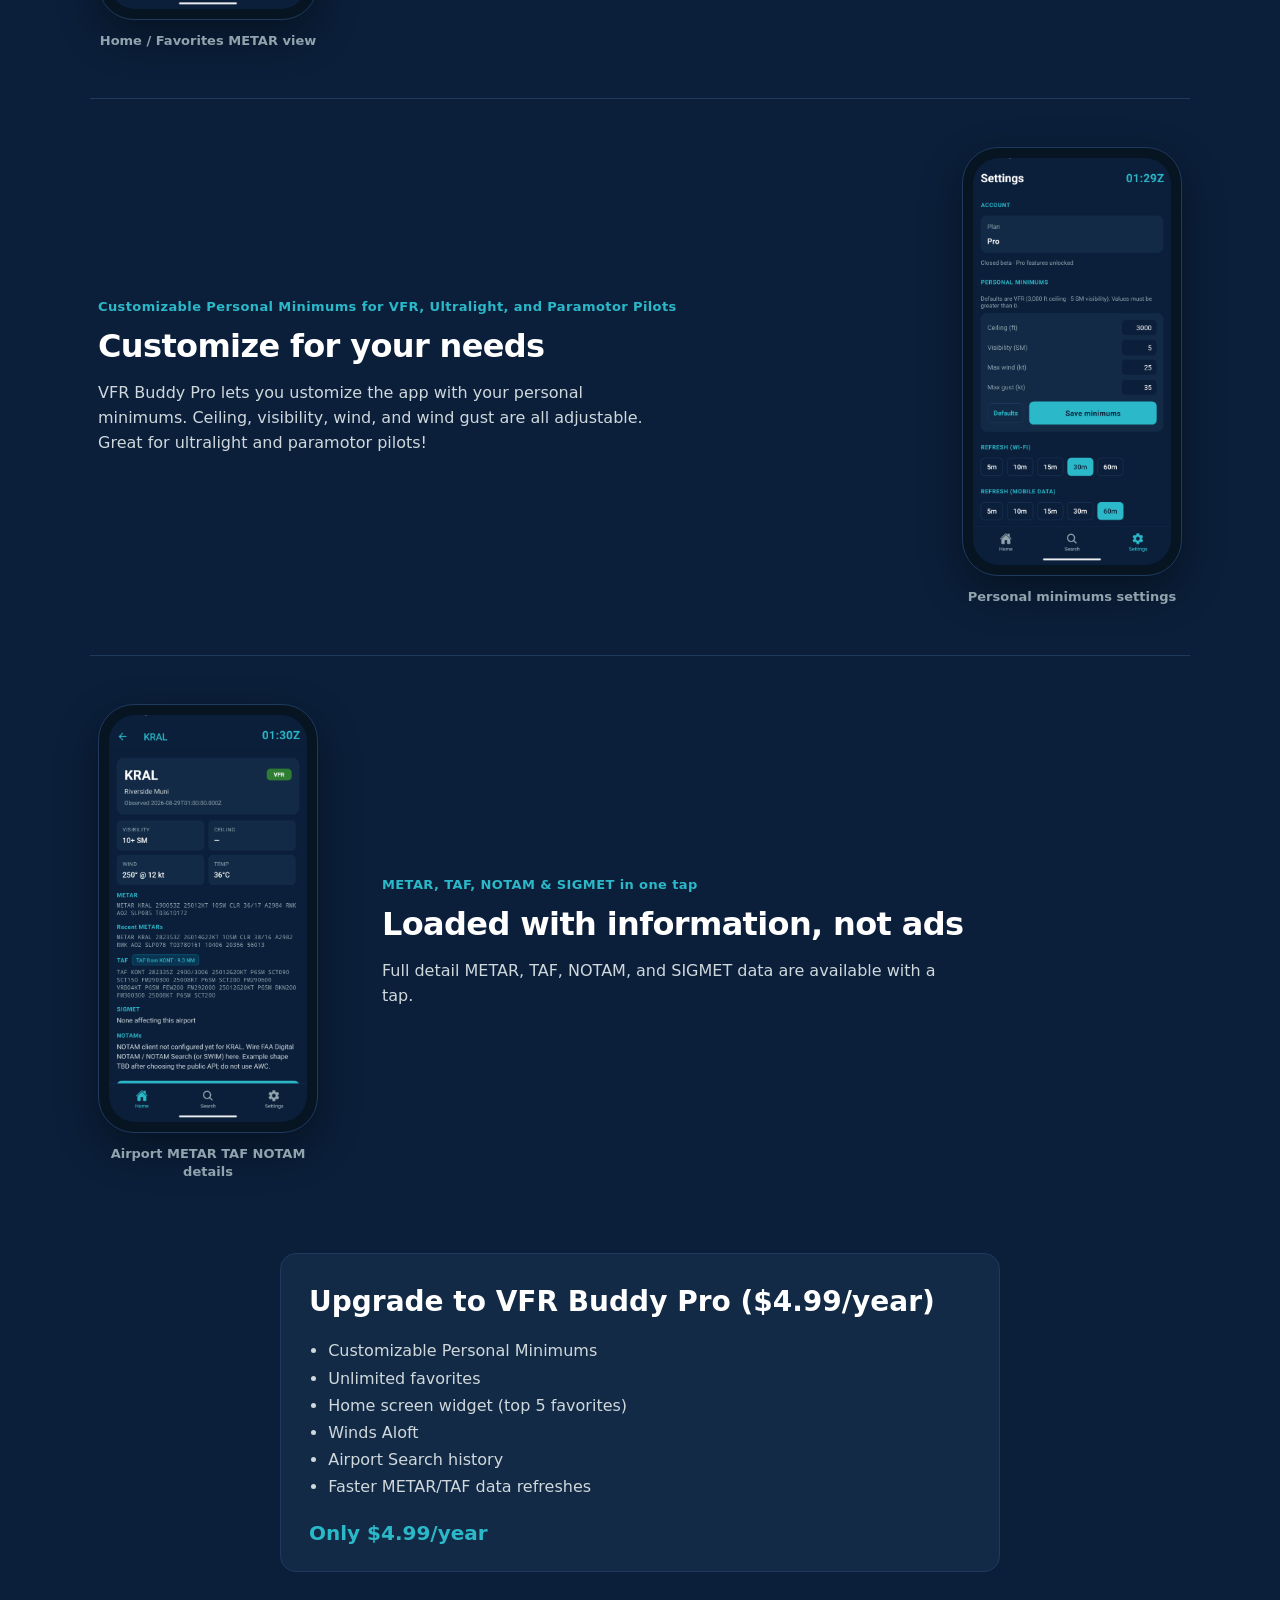
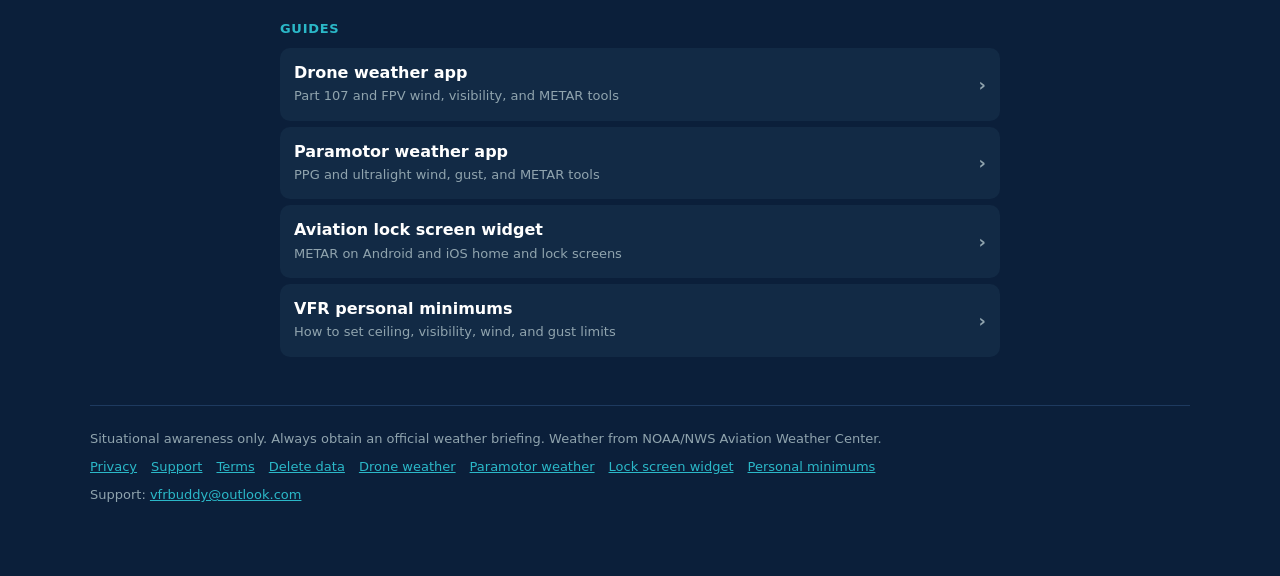
==== commit be0fb3e7: "Update index.html Winds aloft and personal minimums in pro version updated." ====
--- a/index.html
+++ b/index.html
@@ -147,8 +147,9 @@
             <h2>Customizable Personal Minimums for VFR, Ultralight, and Paramotor Pilots</h2>
             <h3>Customize for your needs</h3>
             <p>
-              Customize the app with your personal minimums. Ceiling, visibility, wind, and wind
-              gust are all adjustable. Great for ultralight and paramotor pilots!
+              VFR Buddy Pro lets you ustomize the app with your personal minimums. 
+              Ceiling, visibility, wind, and wind gust are all adjustable.
+              Great for ultralight and paramotor pilots!
             </p>
           </div>
           <figure class="phone">
@@ -193,8 +194,10 @@
       <section class="pro" aria-labelledby="pro-heading">
         <h2 id="pro-heading">Upgrade to VFR Buddy Pro ($4.99/year)</h2>
         <ul>
+          <li>Customizable Personal Minimums</li>
           <li>Unlimited favorites</li>
           <li>Home screen widget (top 5 favorites)</li>
+          <li>Winds Aloft</li>
           <li>Airport Search history</li>
           <li>Faster METAR/TAF data refreshes</li>
         </ul>
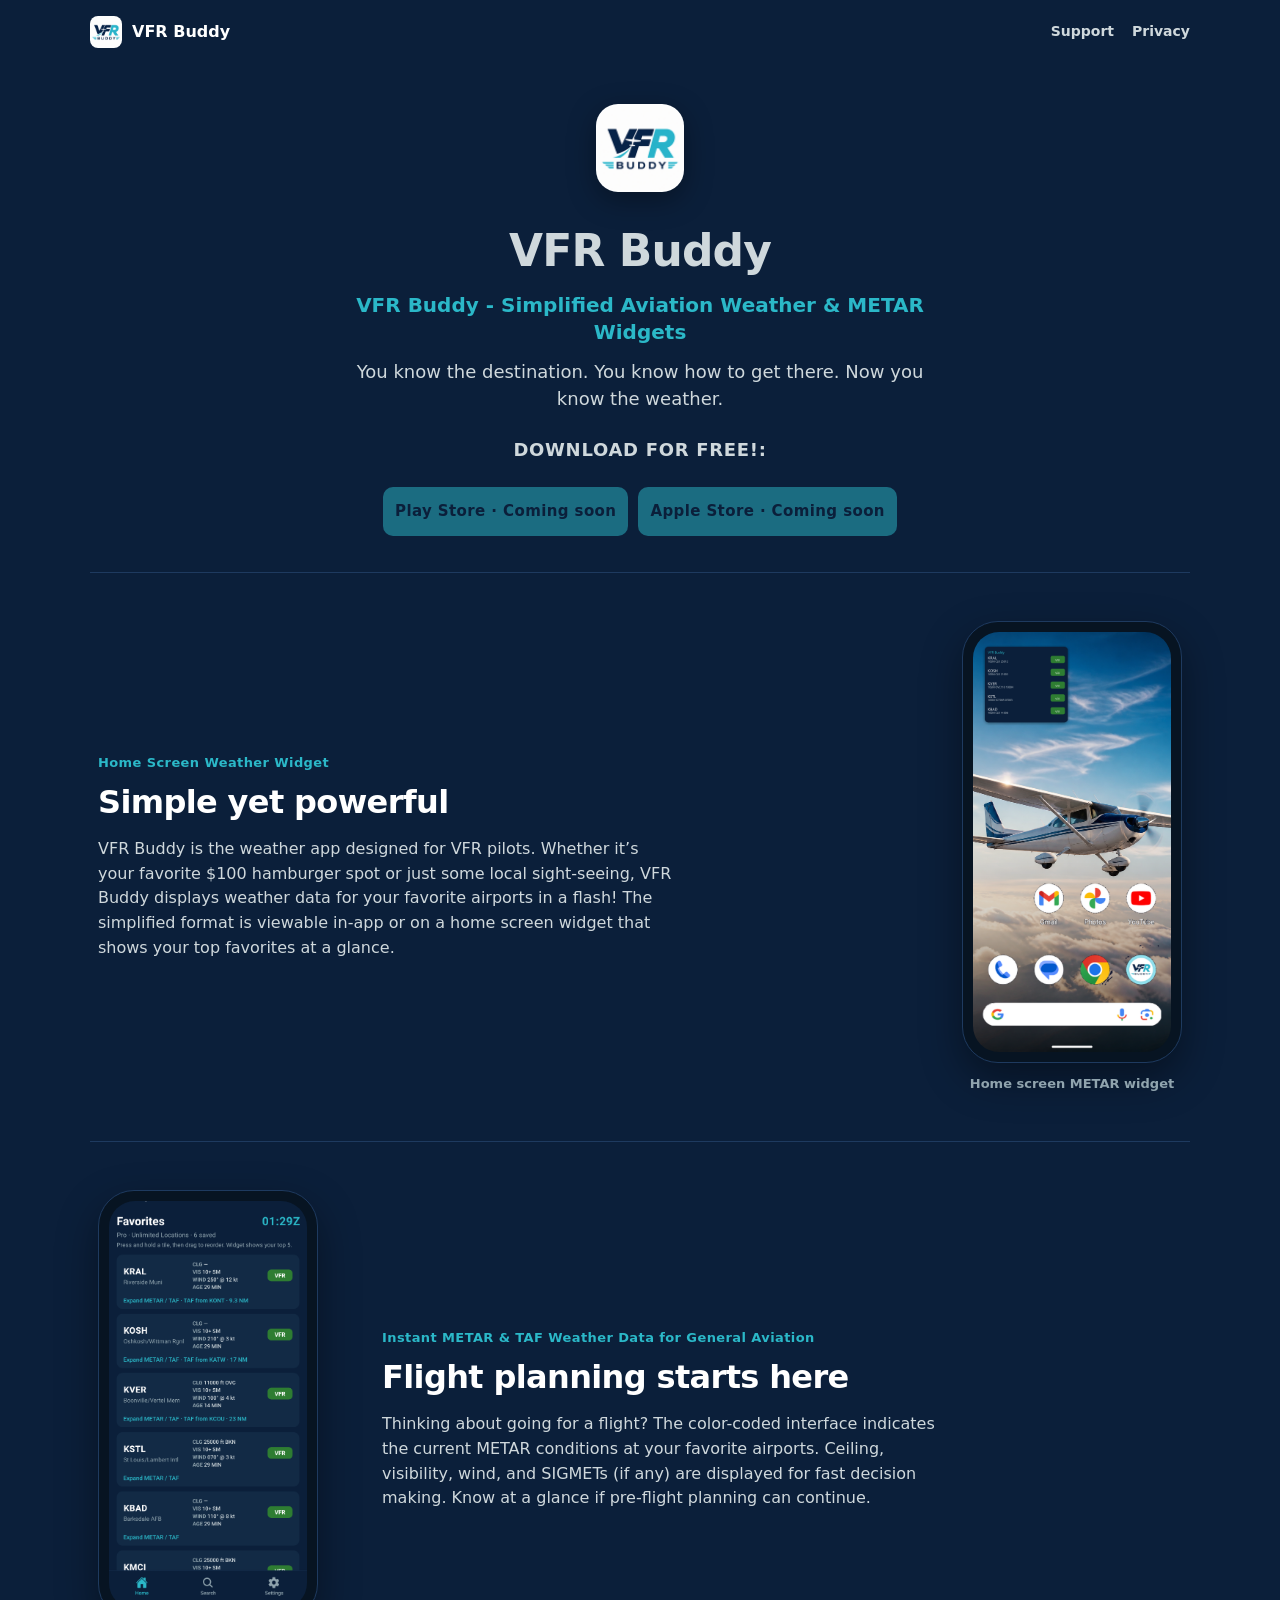
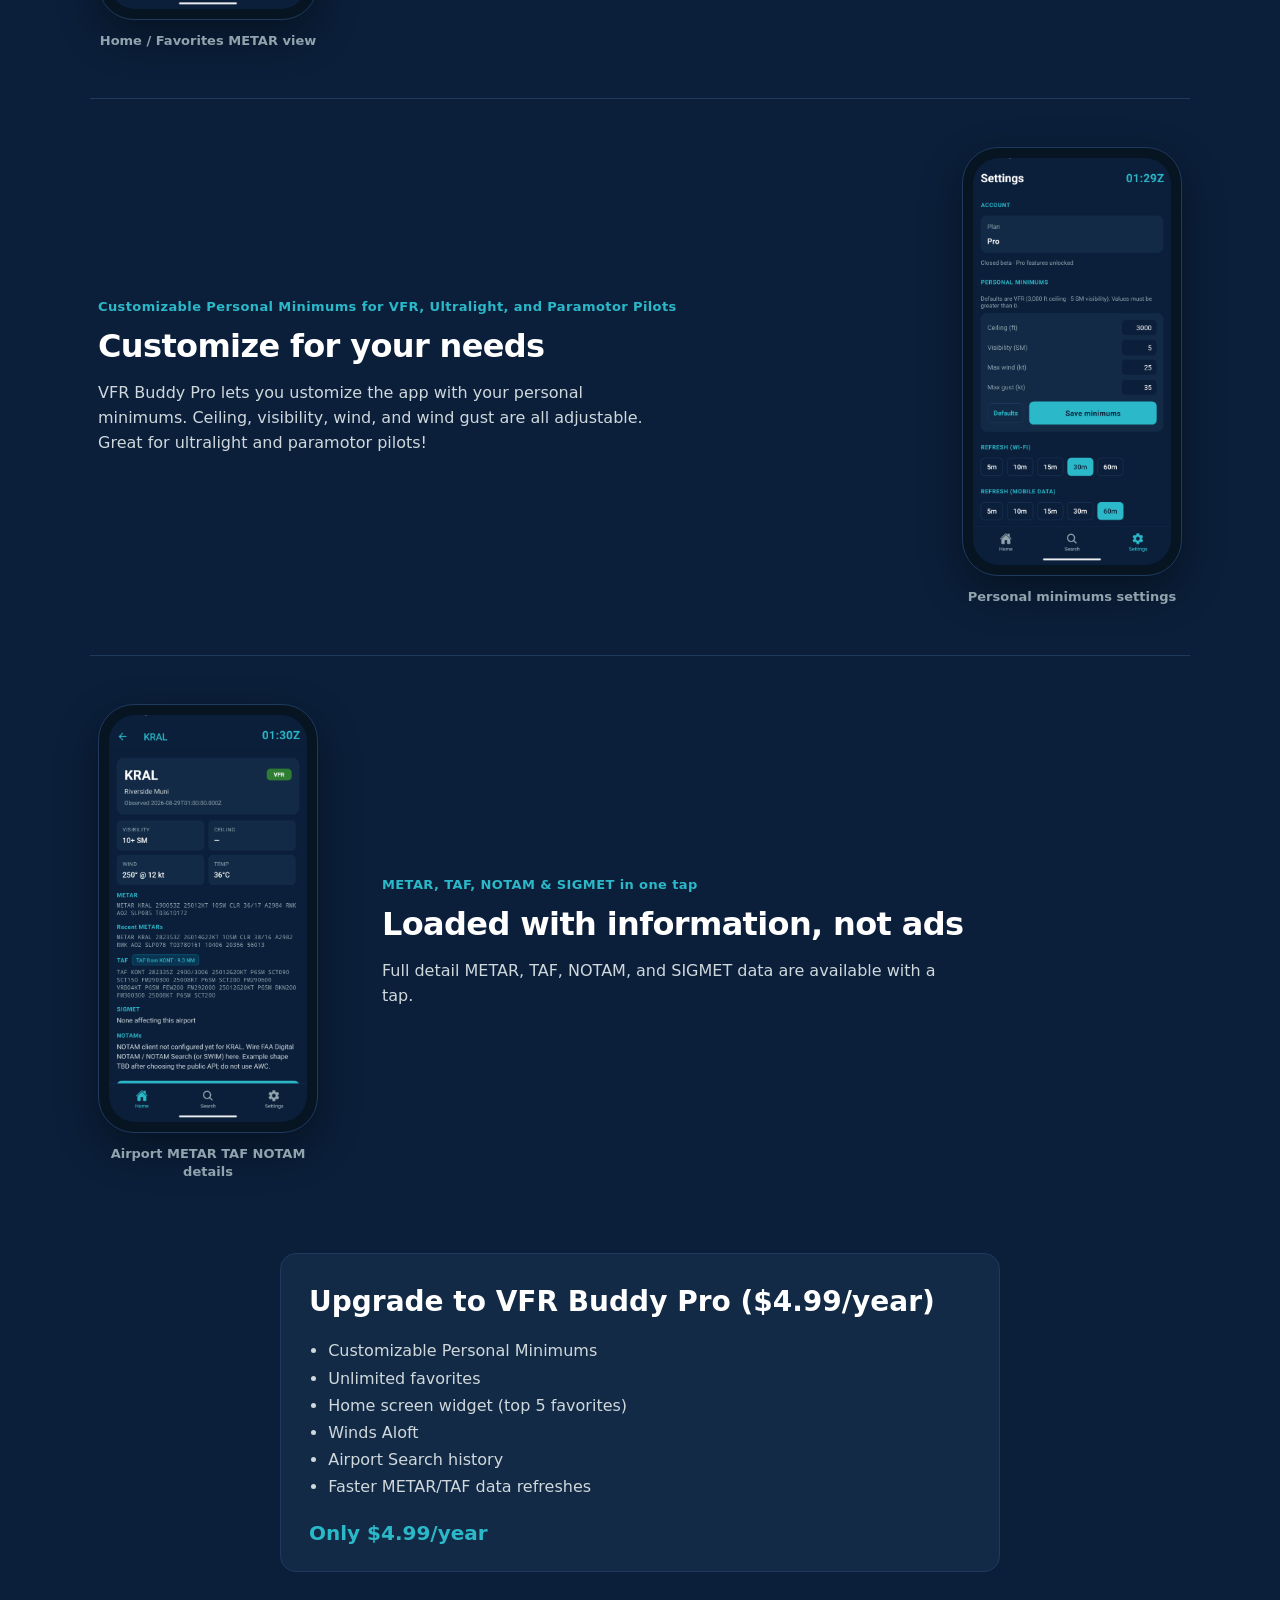
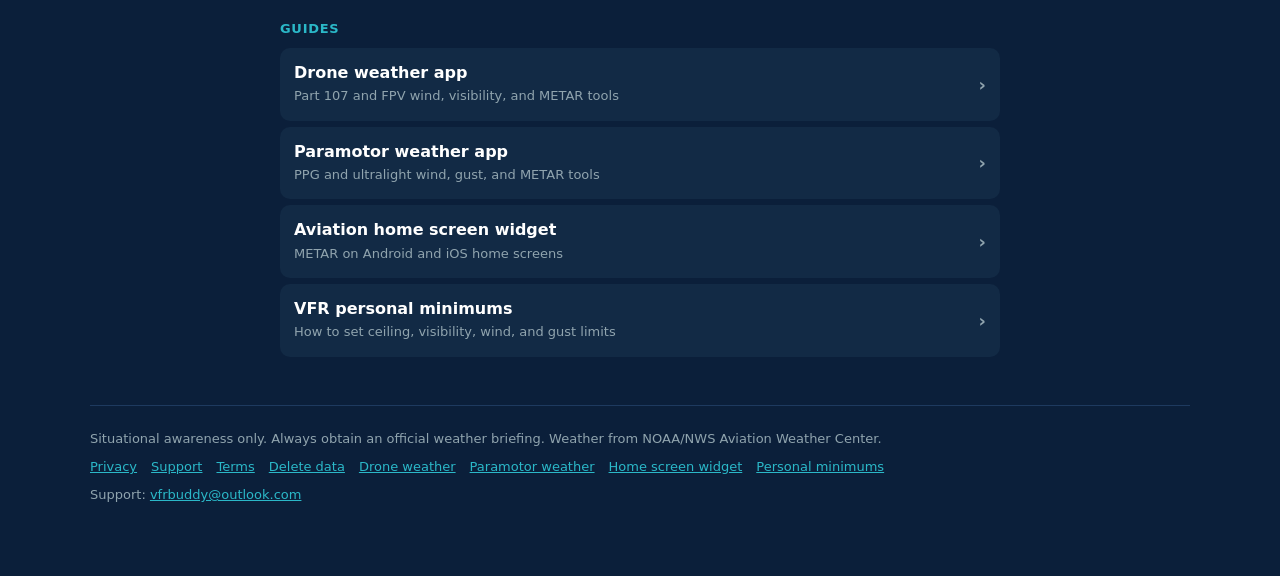
==== commit 22be4d6a: "Rename widget guide to home screen only and redirect old URL. Replace lock screen references with ho" ====
--- a/index.html
+++ b/index.html
@@ -11,7 +11,7 @@
     <link rel="canonical" href="https://www.vfrbuddy.com/" />
     <meta property="og:type" content="website" />
     <meta property="og:url" content="https://www.vfrbuddy.com/" />
-    <meta property="og:title" content="VFR Buddy — Aviation Weather Simplified" />
+    <meta property="og:title" content="VFR Buddy - Aviation Weather Simplified" />
     <meta
       property="og:description"
       content="Instant METAR, TAF, and SIGMET data with a home screen widget built for VFR pilots."
@@ -19,7 +19,7 @@
     <meta property="og:image" content="https://www.vfrbuddy.com/assets/vfr-buddy-favicon-180.png" />
     <meta property="og:site_name" content="VFR Buddy" />
     <meta name="twitter:card" content="summary" />
-    <meta name="twitter:title" content="VFR Buddy — Aviation Weather Simplified" />
+    <meta name="twitter:title" content="VFR Buddy - Aviation Weather Simplified" />
     <meta
       name="twitter:description"
       content="Instant METAR, TAF, and SIGMET data with a home screen widget built for VFR pilots."
@@ -80,7 +80,7 @@
           height="88"
         />
         <p class="brand-mark">VFR Buddy</p>
-        <h1>VFR Buddy — Simplified Aviation Weather &amp; METAR Widgets</h1>
+        <h1>VFR Buddy - Simplified Aviation Weather &amp; METAR Widgets</h1>
         <p>You know the destination. You know how to get there. Now you know the weather.</p>
         <p class="cta-label">Download for FREE!:</p>
         <div class="cta-row">
@@ -220,10 +220,10 @@
           </span>
           <span class="chevron">›</span>
         </a>
-        <a class="link-row" href="aviation-lock-screen-widget/index.html">
-          <span>
-            <span class="result-icao">Aviation lock screen widget</span><br />
-            <span class="result-name">METAR on Android and iOS home and lock screens</span>
+        <a class="link-row" href="aviation-home-screen-widget/index.html">
+          <span>
+            <span class="result-icao">Aviation home screen widget</span><br />
+            <span class="result-name">METAR on Android and iOS home screens</span>
           </span>
           <span class="chevron">›</span>
         </a>
@@ -249,7 +249,7 @@
         <a href="legal/index.html#delete">Delete data</a>
         <a href="drone-weather-app/index.html">Drone weather</a>
         <a href="paramotor-weather-app/index.html">Paramotor weather</a>
-        <a href="aviation-lock-screen-widget/index.html">Lock screen widget</a>
+        <a href="aviation-home-screen-widget/index.html">Home screen widget</a>
         <a href="vfr-personal-minimums-guide/index.html">Personal minimums</a>
       </nav>
       <p>
--- a/css/styles.css
+++ b/css/styles.css
@@ -1,4 +1,4 @@
-/* Tokens from src/theme.ts — exact values */
+/* Tokens from src/theme.ts - exact values */
 :root {
   --navy: #0B1F3A;
   --navy-card: #122A45;
@@ -901,7 +901,7 @@
   margin: 0;
 }
 
-/* Bottom tab bar — RootNavigator tabBarStyle */
+/* Bottom tab bar - RootNavigator tabBarStyle */
 .tabbar {
   position: sticky;
   bottom: 0;
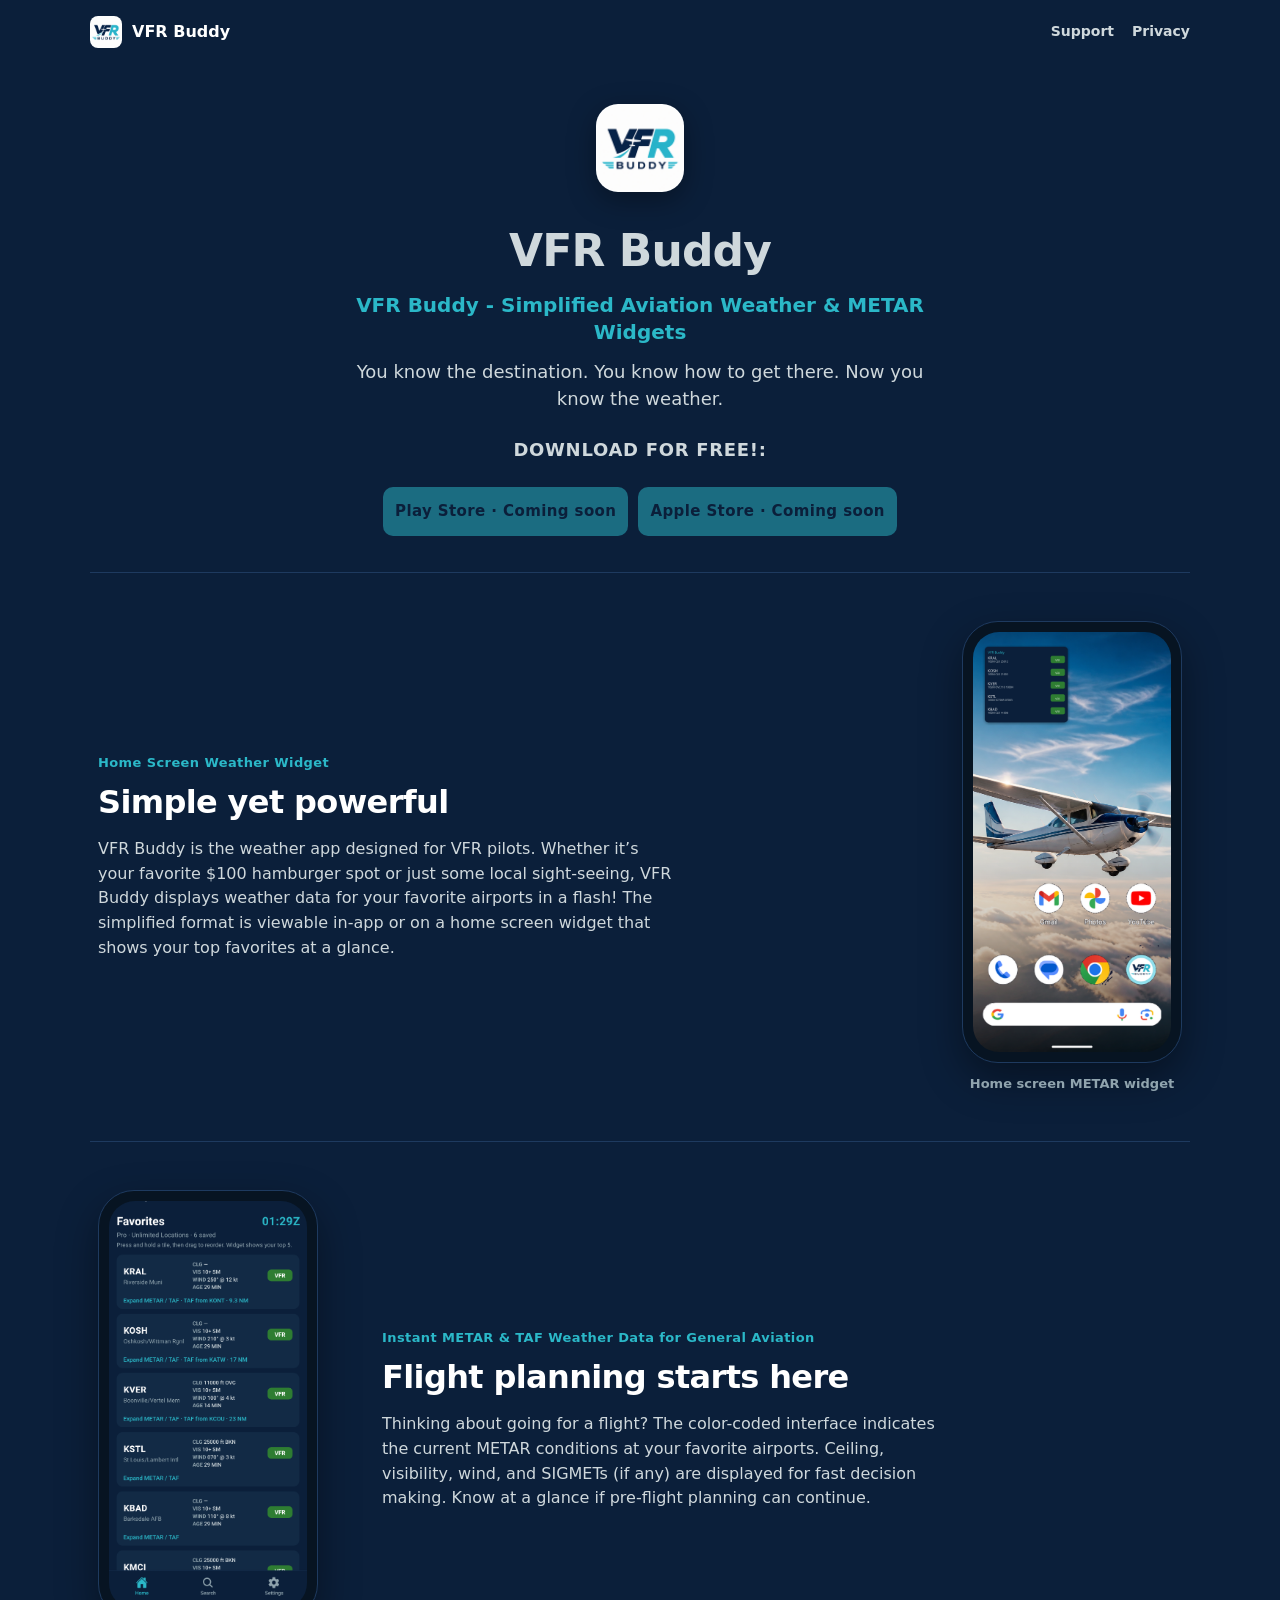
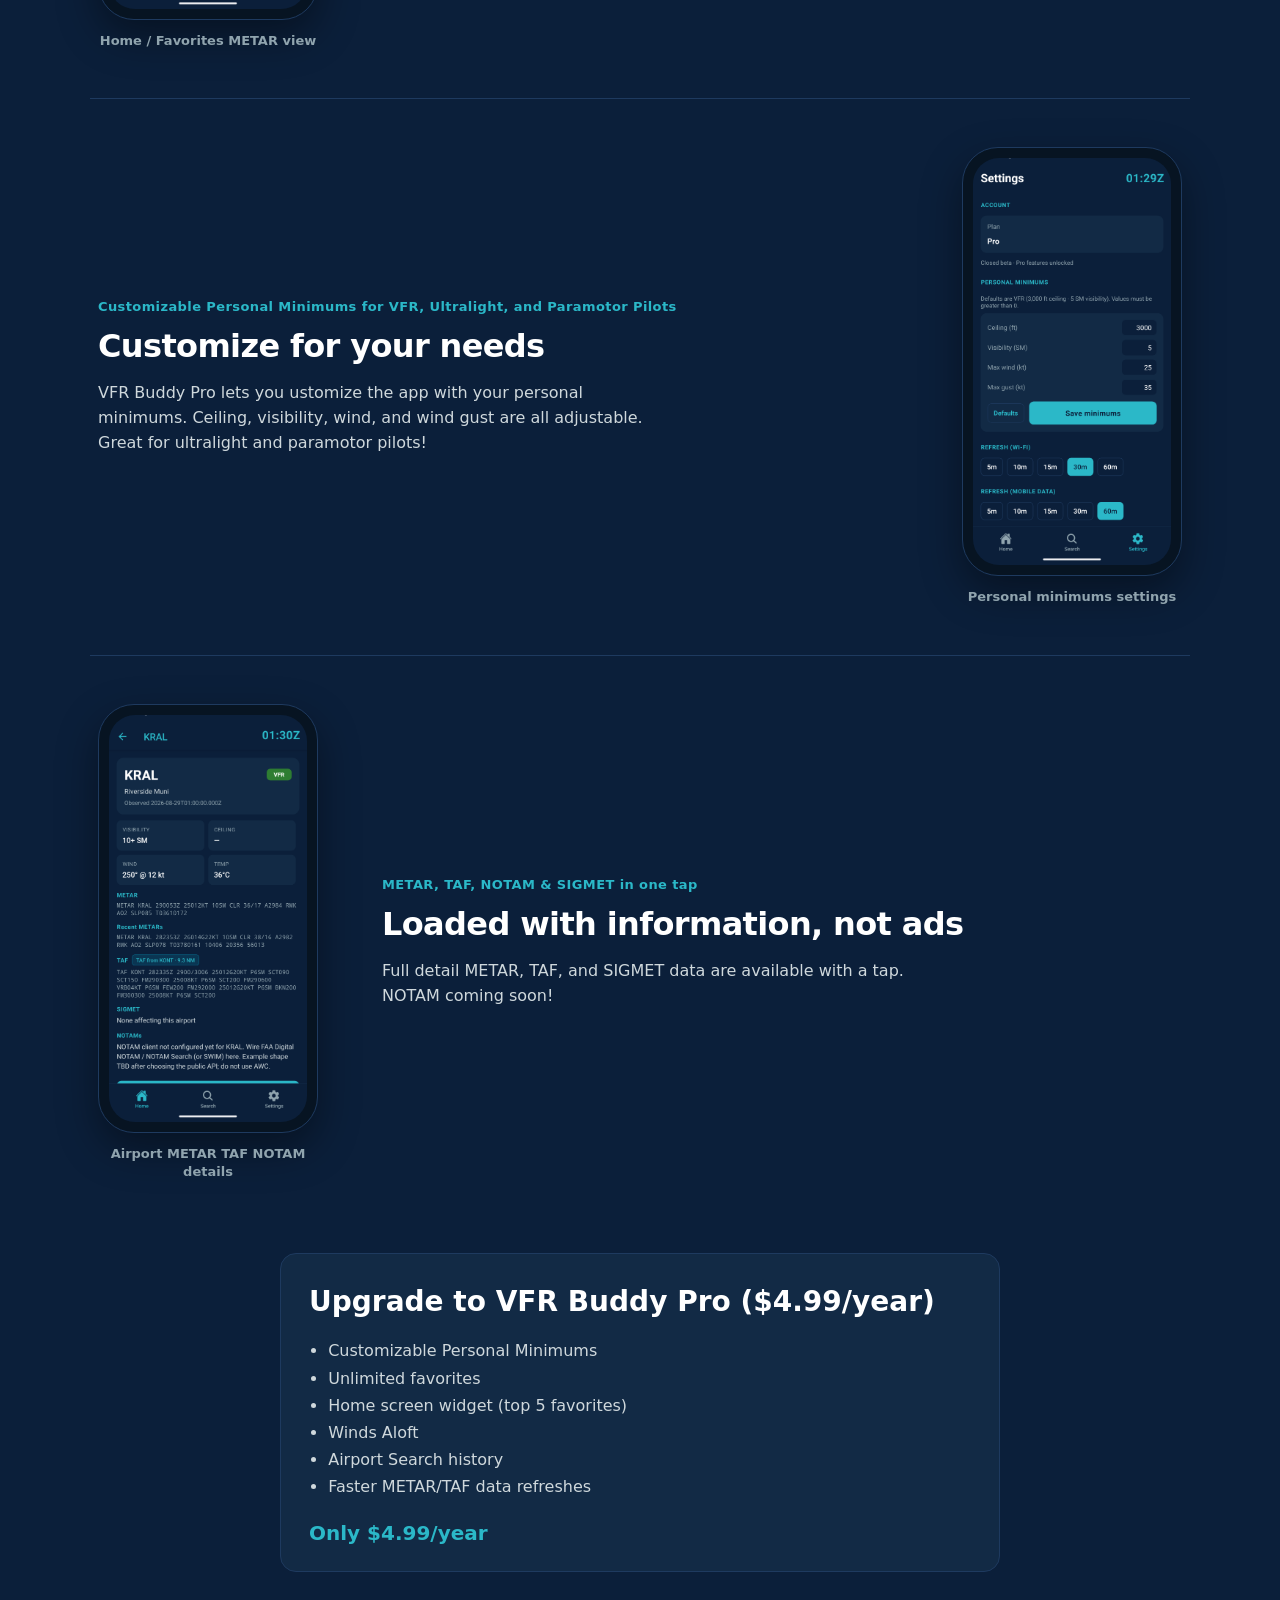
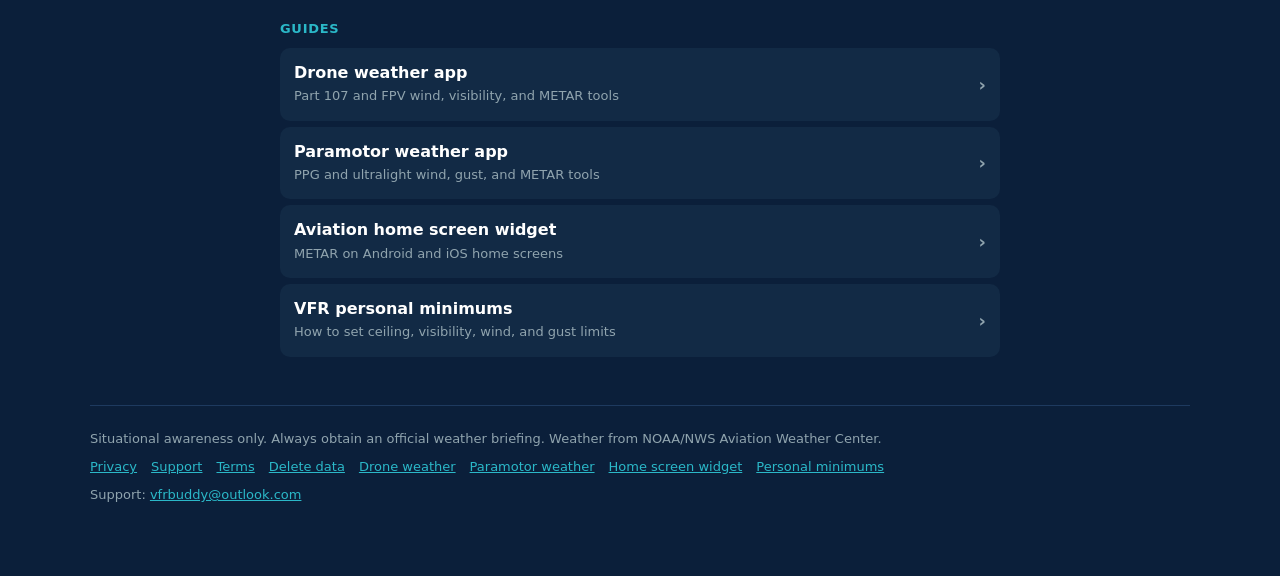
==== commit f83f05ae: "Update index.html updated all NOTAM to "NOTAM coming soon!"" ====
--- a/index.html
+++ b/index.html
@@ -6,7 +6,7 @@
     <title>VFR Buddy: VFR Weather App &amp; Home Screen METAR Widget for Pilots</title>
     <meta
       name="description"
-      content="Get instant METAR, TAF, NOTAM, and SIGMET data with personal minimums alerts. Features a home screen aviation weather widget for VFR, PPG, and ultralight pilots."
+      content="Get instant METAR, TAF, and SIGMET data with personal minimums alerts. Features a home screen aviation weather widget for VFR, PPG, and ultralight pilots.  NOTAM coming soon!"
     />
     <link rel="canonical" href="https://www.vfrbuddy.com/" />
     <meta property="og:type" content="website" />
@@ -35,7 +35,7 @@
         "name": "VFR Buddy",
         "operatingSystem": "ANDROID, IOS",
         "applicationCategory": "WeatherApplication",
-        "description": "Simplified aviation weather app featuring METAR, TAF, NOTAM, SIGMET data, and a home screen favorites widget for pilots.",
+        "description": "Simplified aviation weather app featuring METAR, TAF, SIGMET data, and a home screen favorites widget for pilots. NOTAM coming soon!",
         "url": "https://www.vfrbuddy.com/",
         "offers": {
           "@type": "Offer",
@@ -172,7 +172,7 @@
             <h2>METAR, TAF, NOTAM &amp; SIGMET in one tap</h2>
             <h3>Loaded with information, not ads</h3>
             <p>
-              Full detail METAR, TAF, NOTAM, and SIGMET data are available with a tap.
+              Full detail METAR, TAF, and SIGMET data are available with a tap. NOTAM coming soon!
             </p>
           </div>
           <figure class="phone">
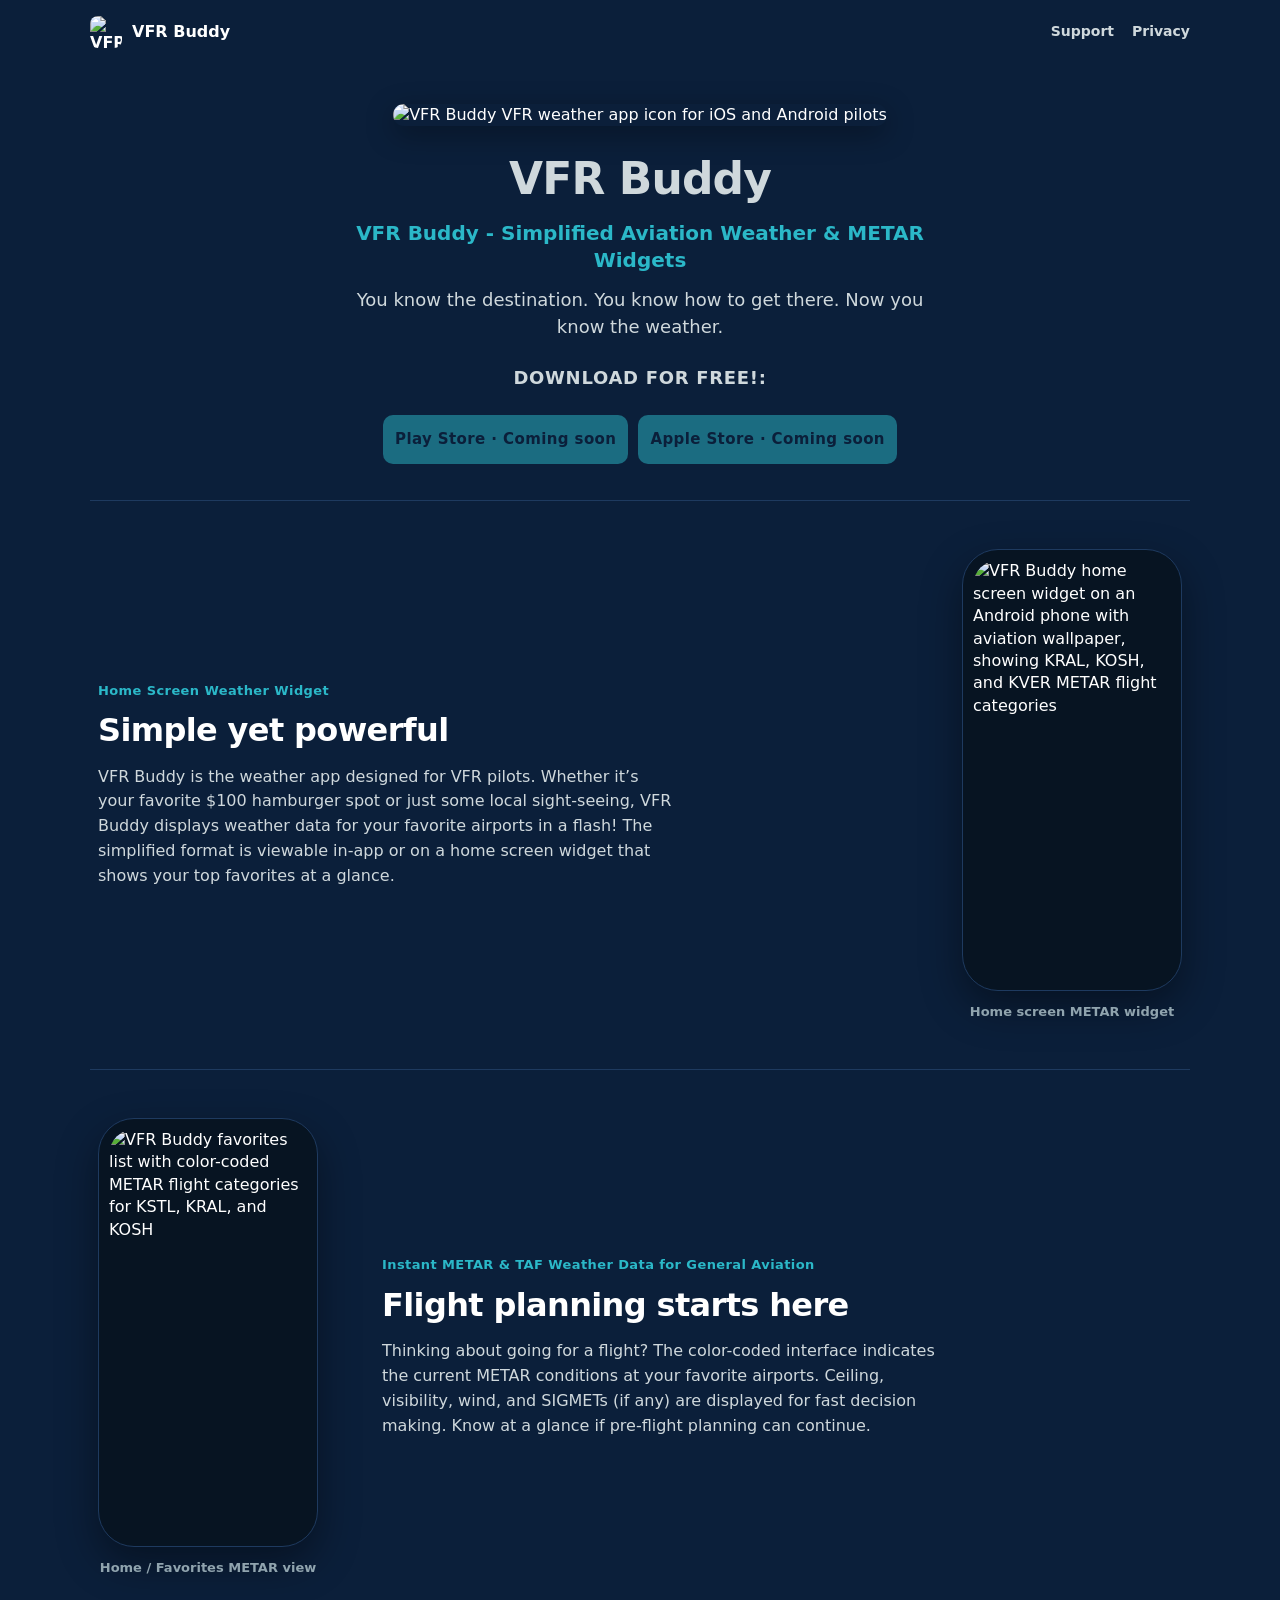
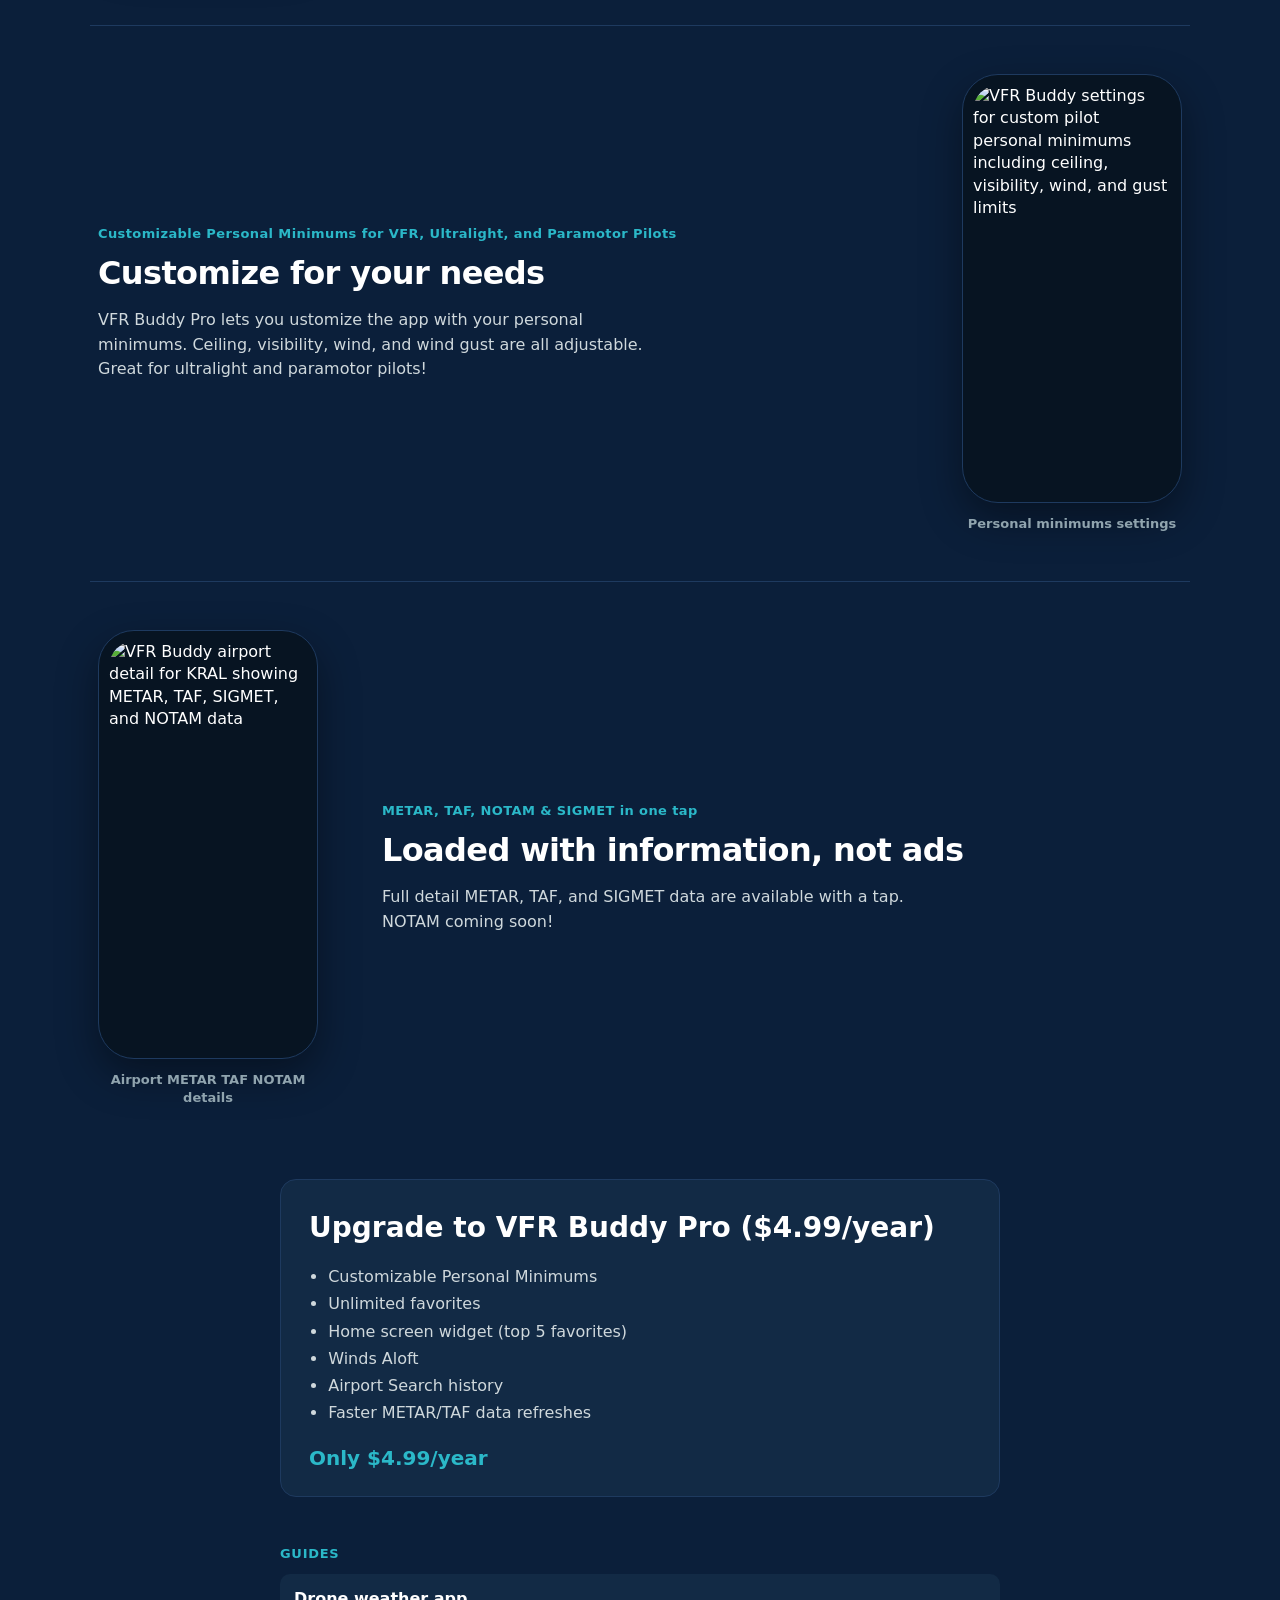
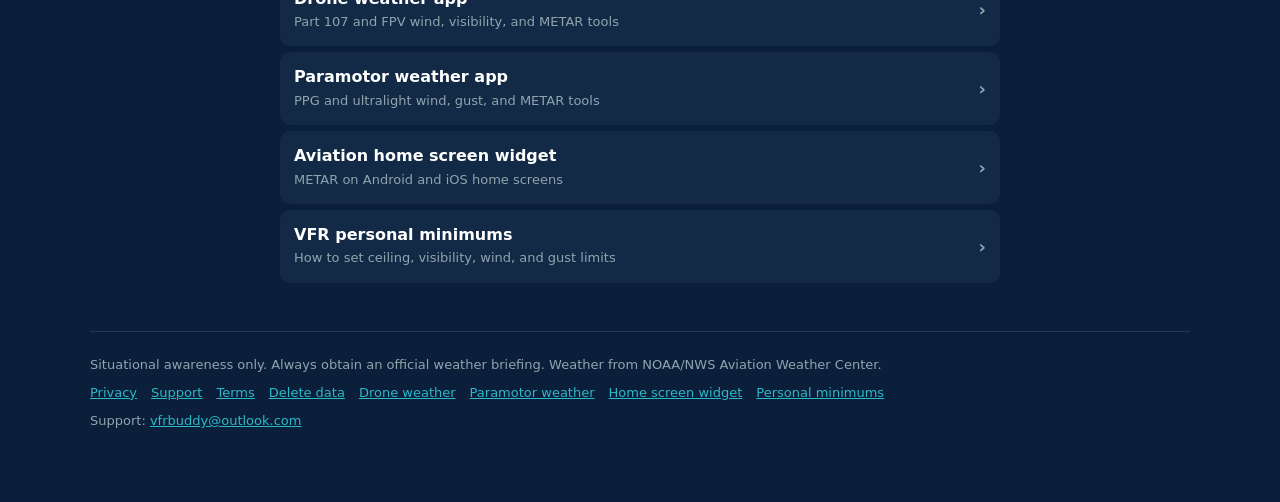
==== commit 1d8f0be5: "Serve CSS and images from jsDelivr while Azure static files are broken. Co-authored-by: Cursor <curs" ====
--- a/index.html
+++ b/index.html
@@ -16,7 +16,7 @@
       property="og:description"
       content="Instant METAR, TAF, and SIGMET data with a home screen widget built for VFR pilots."
     />
-    <meta property="og:image" content="https://www.vfrbuddy.com/assets/vfr-buddy-favicon-180.png" />
+    <meta property="og:image" content="https://cdn.jsdelivr.net/gh/jdmcclellan4/vfr_buddy_website@main/assets/vfr-buddy-favicon-180.png" />
     <meta property="og:site_name" content="VFR Buddy" />
     <meta name="twitter:card" content="summary" />
     <meta name="twitter:title" content="VFR Buddy - Aviation Weather Simplified" />
@@ -24,9 +24,1021 @@
       name="twitter:description"
       content="Instant METAR, TAF, and SIGMET data with a home screen widget built for VFR pilots."
     />
-    <meta name="twitter:image" content="https://www.vfrbuddy.com/assets/vfr-buddy-favicon-180.png" />
-    <link rel="icon" href="assets/vfr-buddy-favicon-180.png" />
-    <link rel="stylesheet" href="css/styles.css" />
+    <meta name="twitter:image" content="https://cdn.jsdelivr.net/gh/jdmcclellan4/vfr_buddy_website@main/assets/vfr-buddy-favicon-180.png" />
+    <link rel="icon" href="https://cdn.jsdelivr.net/gh/jdmcclellan4/vfr_buddy_website@main/assets/vfr-buddy-favicon-180.png" />
+    <style id="vfr-buddy-inline">
+/* Tokens from src/theme.ts - exact values */
+:root {
+  --navy: #0B1F3A;
+  --navy-card: #122A45;
+  --cyan: #2BB8C8;
+  --text: #FFFFFF;
+  --muted: #90A4AE;
+  --soft: #CFD8DC;
+  --orange: #EF6C00;
+  --error-bg: #3A1520;
+  --error-title: #FF8A80;
+  --error-body: #FFCDD2;
+  --vfr: #2E7D32;
+  --mvfr: #1565C0;
+  --ifr: #C62828;
+  --lifr: #6A1B9A;
+  --stale: #78909C;
+  --border: #1E3A5F;
+  --sigmet-bg: #3A1A10;
+  --sigmet-body: #FFCCBC;
+}
+
+*,
+*::before,
+*::after {
+  box-sizing: border-box;
+}
+
+html {
+  scroll-behavior: smooth;
+}
+
+body {
+  margin: 0;
+  min-height: 100vh;
+  display: flex;
+  flex-direction: column;
+  font-family: system-ui, -apple-system, "Segoe UI", Roboto, Helvetica, Arial, sans-serif;
+  background: var(--navy);
+  color: var(--text);
+  line-height: 1.4;
+}
+
+a {
+  color: var(--cyan);
+}
+
+img {
+  max-width: 100%;
+  height: auto;
+}
+
+.skip {
+  position: absolute;
+  left: 16px;
+  top: -48px;
+  background: var(--cyan);
+  color: var(--navy);
+  padding: 8px 12px;
+  border-radius: 8px;
+  font-weight: 700;
+  z-index: 20;
+}
+
+.skip:focus {
+  top: 12px;
+}
+
+/* Marketing site chrome (Mobbin-style: icon, pitch, then screenshot gallery) */
+.site-header {
+  display: flex;
+  align-items: center;
+  justify-content: space-between;
+  gap: 16px;
+  width: min(1100px, calc(100% - 32px));
+  margin: 0 auto;
+  padding: 16px 0;
+}
+
+.brand {
+  display: flex;
+  align-items: center;
+  gap: 10px;
+  color: var(--text);
+  text-decoration: none;
+  font-weight: 700;
+  font-size: 16px;
+}
+
+.brand img {
+  width: 32px;
+  height: 32px;
+  border-radius: 8px;
+}
+
+.site-nav {
+  display: flex;
+  gap: 18px;
+  font-size: 14px;
+  font-weight: 600;
+}
+
+.site-nav a {
+  color: var(--soft);
+  text-decoration: none;
+}
+
+.site-nav a:hover {
+  color: var(--cyan);
+}
+
+.hero {
+  text-align: center;
+  padding: 40px 20px 28px;
+  width: min(640px, 100%);
+  margin: 0 auto;
+}
+
+.hero-icon {
+  width: 88px;
+  height: 88px;
+  border-radius: 22px;
+  margin-bottom: 20px;
+  box-shadow: 0 8px 28px rgba(0, 0, 0, 0.35);
+}
+
+.hero .brand-mark {
+  font-size: clamp(2rem, 4vw, 2.75rem);
+  font-weight: 700;
+  margin: 0 0 8px;
+  letter-spacing: -0.02em;
+}
+
+.hero h1 {
+  color: var(--cyan);
+  font-size: clamp(1.05rem, 2.4vw, 1.25rem);
+  font-weight: 700;
+  line-height: 1.35;
+  margin: 0 0 12px;
+  letter-spacing: 0;
+}
+
+.hero .tagline {
+  color: var(--cyan);
+  font-size: 15px;
+  font-weight: 700;
+  letter-spacing: 0.4px;
+  margin: 0 0 10px;
+}
+
+.hero p {
+  color: var(--soft);
+  font-size: 18px;
+  line-height: 1.5;
+  margin: 0 0 24px;
+}
+
+.cta-label {
+  width: 100%;
+  text-align: center;
+  color: var(--muted);
+  font-size: 12px;
+  font-weight: 700;
+  letter-spacing: 0.7px;
+  text-transform: uppercase;
+  margin: 0 0 2px;
+}
+
+.cta-row {
+  display: flex;
+  flex-wrap: wrap;
+  justify-content: center;
+  gap: 10px;
+}
+
+.cta-row .btn {
+  width: auto;
+  min-width: 200px;
+  margin: 0;
+}
+
+.shots {
+  display: flex;
+  gap: 28px;
+  overflow-x: auto;
+  padding: 12px 24px 48px;
+  width: min(1100px, 100%);
+  margin: 0 auto;
+  scrollbar-color: var(--border) transparent;
+}
+
+.features {
+  width: min(1100px, calc(100% - 32px));
+  margin: 0 auto;
+  padding: 8px 0 16px;
+}
+
+.feature {
+  display: grid;
+  grid-template-columns: minmax(0, 1fr) 220px;
+  gap: 64px;
+  align-items: center;
+  padding: 48px 8px;
+  border-top: 1px solid var(--border);
+}
+
+.feature.reverse {
+  grid-template-columns: 220px minmax(0, 1fr);
+}
+
+.feature.reverse .feature-copy {
+  order: 2;
+}
+
+.feature-copy {
+  min-width: 0;
+}
+
+.feature-copy h2 {
+  color: var(--cyan);
+  font-size: 13px;
+  font-weight: 700;
+  letter-spacing: 0.4px;
+  line-height: 1.4;
+  margin: 0 0 8px;
+}
+
+.feature-copy h3 {
+  font-size: clamp(1.5rem, 3vw, 2rem);
+  font-weight: 700;
+  letter-spacing: -0.02em;
+  margin: 0 0 12px;
+}
+
+.feature-copy p {
+  color: var(--soft);
+  font-size: 16px;
+  line-height: 1.55;
+  margin: 0;
+  max-width: 36rem;
+}
+
+.feature .phone {
+  width: 220px;
+  max-width: 220px;
+  justify-self: center;
+}
+
+.phone-shot {
+  display: block;
+  width: 100%;
+  height: auto;
+  border-radius: 26px;
+  vertical-align: top;
+}
+
+.phone-shot--widget {
+  border-radius: 20px;
+  background: #071422;
+}
+
+.feature .phone-frame:has(.phone-shot--widget) {
+  padding: 16px 12px;
+  background: linear-gradient(160deg, #0a3d62 0%, #071422 45%, #041018 100%);
+}
+
+.feature .airport-row {
+  padding: 10px;
+  gap: 6px;
+}
+
+.feature .wx-line {
+  font-size: 10px;
+}
+
+.pro {
+  width: min(720px, calc(100% - 32px));
+  margin: 8px auto 48px;
+  background: var(--navy-card);
+  border: 1px solid var(--border);
+  border-radius: 16px;
+  padding: 28px 28px 24px;
+}
+
+.pro h2 {
+  font-size: clamp(1.35rem, 3vw, 1.75rem);
+  margin: 0 0 16px;
+}
+
+.pro ul {
+  margin: 0 0 18px;
+  padding-left: 1.2rem;
+  color: var(--soft);
+  font-size: 16px;
+  line-height: 1.7;
+}
+
+.pro li {
+  margin: 0;
+}
+
+.pro-price {
+  color: var(--cyan);
+  font-size: 20px;
+  font-weight: 700;
+  margin: 0;
+}
+
+.widget-home {
+  background: #071422;
+  border-radius: 16px;
+  padding: 10px;
+  margin-top: 8px;
+}
+
+.widget-card {
+  background: var(--navy-card);
+  border-radius: 14px;
+  padding: 12px 12px 8px;
+}
+
+.widget-head {
+  display: flex;
+  align-items: center;
+  gap: 8px;
+  margin-bottom: 10px;
+}
+
+.widget-head img {
+  width: 18px;
+  height: 18px;
+  border-radius: 4px;
+}
+
+.widget-head span {
+  font-size: 11px;
+  font-weight: 700;
+  color: var(--soft);
+}
+
+.widget-row {
+  display: flex;
+  align-items: center;
+  gap: 8px;
+  padding: 7px 0;
+  border-top: 1px solid var(--border);
+}
+
+.widget-dot {
+  width: 10px;
+  height: 10px;
+  border-radius: 50%;
+  flex-shrink: 0;
+}
+
+.widget-dot.vfr {
+  background: var(--vfr);
+}
+.widget-dot.mvfr {
+  background: var(--mvfr);
+}
+.widget-dot.mins {
+  background: var(--orange);
+}
+
+.widget-icao {
+  font-weight: 700;
+  font-size: 13px;
+  width: 42px;
+}
+
+.widget-sum {
+  color: var(--soft);
+  font-size: 11px;
+  font-weight: 600;
+}
+
+@media (max-width: 960px) {
+  .feature,
+  .feature.reverse {
+    grid-template-columns: 1fr;
+    gap: 24px;
+    justify-items: center;
+  }
+
+  .feature.reverse .feature-copy {
+    order: 0;
+  }
+
+  .feature-copy p {
+    max-width: none;
+  }
+}
+
+.phone {
+  flex: 0 0 260px;
+  margin: 0;
+}
+
+.phone-frame {
+  background: #071422;
+  border: 1px solid var(--border);
+  border-radius: 36px;
+  padding: 10px;
+  box-shadow: 0 16px 40px rgba(0, 0, 0, 0.4);
+}
+
+.phone-screen {
+  background: var(--navy);
+  border-radius: 26px;
+  overflow: hidden;
+  height: 520px;
+  display: flex;
+  flex-direction: column;
+}
+
+.phone-status {
+  text-align: center;
+  font-size: 11px;
+  font-weight: 700;
+  padding: 8px 0 4px;
+  color: var(--text);
+}
+
+.phone-body {
+  flex: 1;
+  padding: 4px 12px 8px;
+  overflow: hidden;
+}
+
+.phone-body .title {
+  font-size: 22px;
+}
+
+.phone-body .search-input {
+  margin-top: 0;
+}
+
+.phone-tabs {
+  display: flex;
+  border-top: 1px solid var(--border);
+  padding: 8px 4px 10px;
+}
+
+.phone-tabs .tab {
+  font-size: 10px;
+  color: var(--muted);
+}
+
+.phone-tabs .tab.on {
+  color: var(--cyan);
+}
+
+.phone figcaption {
+  text-align: center;
+  color: var(--muted);
+  font-size: 13px;
+  font-weight: 600;
+  margin-top: 12px;
+}
+
+.site-footer {
+  width: min(1100px, calc(100% - 32px));
+  margin: 0 auto;
+  padding: 24px 0 calc(64px + env(safe-area-inset-bottom, 0px));
+  border-top: 1px solid var(--border);
+  color: var(--muted);
+  font-size: 13px;
+}
+
+.site-footer nav {
+  display: flex;
+  flex-wrap: wrap;
+  gap: 14px;
+  margin: 10px 0;
+}
+
+.site-footer p {
+  margin: 0 0 8px;
+}
+
+/* HomeScreen / SettingsScreen content padding */
+.screen {
+  flex: 1;
+  width: min(430px, 100%);
+  margin: 0 auto;
+  padding: 16px 16px 32px;
+  padding-top: calc(max(env(safe-area-inset-top, 0px), 12px) + 8px);
+}
+
+/* SearchScreen.sub is implied 13 muted; HomeScreen.sub */
+.title-row {
+  display: flex;
+  align-items: center;
+  justify-content: space-between;
+  gap: 12px;
+}
+
+.title {
+  color: var(--text);
+  font-size: 24px;
+  font-weight: 700;
+  margin: 0 0 8px;
+}
+
+.title-row .title {
+  margin-bottom: 0;
+}
+
+.sub {
+  color: var(--muted);
+  font-size: 13px;
+  margin: 4px 0 16px;
+}
+
+.lede-one {
+  color: var(--soft);
+  font-size: 16px;
+  line-height: 24px;
+  margin: 8px 0 20px;
+}
+
+.upgrade {
+  background: var(--orange);
+  border-radius: 999px;
+  padding: 4px 10px;
+  color: var(--text);
+  font-size: 11px;
+  font-weight: 700;
+  text-decoration: none;
+  white-space: nowrap;
+}
+
+/* Settings section labels */
+.section {
+  color: var(--cyan);
+  font-weight: 700;
+  font-size: 12px;
+  letter-spacing: 0.7px;
+  margin: 16px 0 6px;
+  text-transform: uppercase;
+}
+
+.section-row {
+  display: flex;
+  align-items: center;
+  justify-content: space-between;
+  margin: 16px 0 6px;
+}
+
+.section-row .section {
+  margin: 0;
+}
+
+.hint {
+  color: var(--muted);
+  font-size: 12px;
+  margin: 4px 0 0;
+}
+
+.body-text {
+  color: var(--soft);
+  font-size: 14px;
+  line-height: 20px;
+  margin: 0 0 10px;
+}
+
+.body-text strong {
+  color: var(--text);
+  font-weight: 700;
+}
+
+/* Settings card */
+.card {
+  background: var(--navy-card);
+  border-radius: 12px;
+  padding: 14px;
+  margin-bottom: 8px;
+}
+
+.min-row {
+  display: flex;
+  align-items: center;
+  justify-content: space-between;
+  gap: 12px;
+  padding: 6px 0;
+}
+
+.min-row + .min-row {
+  border-top: 1px solid var(--border);
+}
+
+.row-label {
+  color: var(--muted);
+  font-size: 13px;
+}
+
+.row-value {
+  color: var(--text);
+  font-weight: 700;
+  font-size: 16px;
+}
+
+/* AirportRow */
+.airport-wrap {
+  background: var(--navy-card);
+  border-radius: 12px;
+  margin-bottom: 10px;
+  overflow: hidden;
+}
+
+.airport-row {
+  display: flex;
+  align-items: center;
+  justify-content: space-between;
+  padding: 12px 14px;
+  gap: 8px;
+}
+
+.airport-left {
+  flex: 1.1;
+  min-width: 0;
+}
+
+.icao {
+  color: var(--text);
+  font-size: 18px;
+  font-weight: 700;
+  letter-spacing: 0.5px;
+}
+
+.airport-name {
+  color: var(--muted);
+  font-size: 12px;
+  margin-top: 2px;
+  white-space: nowrap;
+  overflow: hidden;
+  text-overflow: ellipsis;
+}
+
+.wx-mid {
+  flex: 1.2;
+  min-width: 0;
+  padding: 0 4px;
+}
+
+.wx-line {
+  color: var(--soft);
+  font-size: 11px;
+  font-weight: 600;
+}
+
+.wx-label {
+  color: var(--muted);
+  font-weight: 700;
+}
+
+/* FltCatBadge */
+.badge {
+  border-radius: 8px;
+  padding: 4px 10px;
+  min-width: 52px;
+  text-align: center;
+  color: var(--text);
+  font-weight: 700;
+  font-size: 12px;
+  flex-shrink: 0;
+}
+
+.badge.vfr {
+  background: var(--vfr);
+}
+.badge.mvfr {
+  background: var(--mvfr);
+}
+.badge.ifr {
+  background: var(--ifr);
+}
+.badge.lifr {
+  background: var(--lifr);
+}
+.badge.mins {
+  background: var(--orange);
+}
+.badge.stale {
+  background: var(--stale);
+}
+
+.badge .tag {
+  display: block;
+  font-size: 10px;
+  font-weight: 700;
+  opacity: 0.95;
+}
+
+.expand {
+  color: var(--cyan);
+  font-size: 12px;
+  font-weight: 600;
+  padding: 0 14px 10px;
+}
+
+/* Color legend swatches */
+.legend-row {
+  display: flex;
+  align-items: center;
+  gap: 12px;
+  margin-bottom: 12px;
+}
+
+.swatch {
+  width: 28px;
+  height: 28px;
+  border-radius: 6px;
+  flex-shrink: 0;
+}
+
+.legend-label {
+  color: var(--text);
+  font-weight: 700;
+}
+
+.legend-note {
+  color: var(--muted);
+  font-size: 12px;
+}
+
+/* Settings chips */
+.chip-row {
+  display: flex;
+  flex-wrap: wrap;
+  gap: 8px;
+  margin-bottom: 8px;
+}
+
+.chip {
+  border-radius: 8px;
+  border: 1px solid var(--border);
+  padding: 8px 12px;
+  color: var(--text);
+  font-weight: 600;
+  font-size: 14px;
+  background: transparent;
+}
+
+.chip.on {
+  background: var(--cyan);
+  border-color: var(--cyan);
+  color: var(--navy);
+}
+
+a.chip {
+  text-decoration: none;
+}
+
+/* PrimaryButton from ui.tsx */
+.btn {
+  display: block;
+  width: 100%;
+  background: var(--cyan);
+  border: none;
+  border-radius: 10px;
+  padding: 14px 12px;
+  color: var(--navy);
+  font-weight: 700;
+  font-size: 15px;
+  letter-spacing: 0.4px;
+  text-align: center;
+  text-decoration: none;
+  margin-bottom: 8px;
+}
+
+.btn.disabled {
+  opacity: 0.5;
+  pointer-events: none;
+}
+
+/* Search result / Settings LinkRow */
+.link-row {
+  display: flex;
+  align-items: center;
+  justify-content: space-between;
+  background: var(--navy-card);
+  border-radius: 10px;
+  padding: 14px;
+  margin-bottom: 6px;
+  color: var(--text);
+  font-weight: 600;
+  text-decoration: none;
+}
+
+.link-row .locked {
+  color: var(--muted);
+}
+
+.chevron {
+  color: var(--muted);
+  font-size: 18px;
+}
+
+.result-icao {
+  color: var(--text);
+  font-weight: 700;
+  font-size: 16px;
+}
+
+.result-name {
+  color: var(--muted);
+  font-size: 13px;
+  font-weight: 400;
+}
+
+.search-input {
+  display: block;
+  width: 100%;
+  background: var(--navy-card);
+  border-radius: 10px;
+  padding: 12px 14px;
+  color: var(--text);
+  font-size: 16px;
+  margin: 16px 0 12px;
+  border: 1px solid var(--border);
+}
+
+/* Tour kicker */
+.kicker {
+  color: var(--cyan);
+  font-weight: 700;
+  letter-spacing: 1px;
+  font-size: 12px;
+  margin: 0 0 8px;
+}
+
+/* SIGMET banner */
+.sigmet {
+  background: var(--sigmet-bg);
+  border-radius: 10px;
+  padding: 12px;
+  margin: 0 10px 4px;
+}
+
+.sigmet-label {
+  color: var(--orange);
+  font-weight: 700;
+  font-size: 12px;
+  letter-spacing: 0.8px;
+}
+
+.sigmet-body {
+  color: var(--sigmet-body);
+  font-size: 13px;
+  line-height: 18px;
+}
+
+/* Legal sections */
+.legal section {
+  scroll-margin-top: 16px;
+  margin-bottom: 8px;
+}
+
+.legal h2.section {
+  margin-top: 16px;
+}
+
+.legal p,
+.legal li {
+  color: var(--soft);
+  font-size: 14px;
+  line-height: 20px;
+}
+
+.legal ul {
+  padding-left: 1.2rem;
+  margin: 0 0 10px;
+}
+
+.legal h3 {
+  color: var(--text);
+  font-size: 16px;
+  font-weight: 700;
+  margin: 12px 0 6px;
+}
+
+.note {
+  background: var(--error-bg);
+  border-radius: 12px;
+  padding: 16px;
+  margin-bottom: 8px;
+}
+
+.note-title {
+  color: var(--error-title);
+  font-weight: 600;
+  font-size: 15px;
+  margin: 0 0 6px;
+}
+
+.note-body {
+  color: var(--error-body);
+  font-size: 13px;
+  margin: 0;
+}
+
+/* Bottom tab bar - RootNavigator tabBarStyle */
+.tabbar {
+  position: sticky;
+  bottom: 0;
+  z-index: 10;
+  background: var(--navy);
+  border-top: 1px solid var(--border);
+  height: 64px;
+  padding: 6px 8px calc(8px + env(safe-area-inset-bottom, 0px));
+  display: flex;
+  justify-content: space-around;
+  align-items: center;
+  width: min(430px, 100%);
+  margin: 0 auto;
+}
+
+.tab {
+  color: var(--muted);
+  text-decoration: none;
+  font-size: 11px;
+  font-weight: 600;
+  text-align: center;
+  flex: 1;
+}
+
+.tab[aria-current="page"] {
+  color: var(--cyan);
+}
+
+.tab-icon {
+  display: block;
+  font-size: 18px;
+  line-height: 22px;
+  margin-bottom: 2px;
+}
+
+code {
+  color: var(--cyan);
+  font-size: 13px;
+}
+
+.guides {
+  width: min(720px, calc(100% - 32px));
+  margin: 0 auto 48px;
+}
+
+.guides h2 {
+  font-size: 13px;
+  color: var(--cyan);
+  letter-spacing: 0.7px;
+  text-transform: uppercase;
+  margin: 0 0 10px;
+}
+
+.article {
+  width: min(720px, calc(100% - 32px));
+  margin: 0 auto;
+  padding: 16px 0 48px;
+}
+
+.article h1 {
+  font-size: clamp(1.6rem, 3vw, 2.1rem);
+  font-weight: 700;
+  letter-spacing: -0.02em;
+  margin: 0 0 10px;
+}
+
+.article .lede {
+  color: var(--soft);
+  font-size: 18px;
+  line-height: 1.5;
+  margin: 0 0 24px;
+}
+
+.article h2 {
+  color: var(--text);
+  font-size: 1.25rem;
+  font-weight: 700;
+  margin: 28px 0 10px;
+}
+
+.article h3 {
+  color: var(--cyan);
+  font-size: 13px;
+  font-weight: 700;
+  letter-spacing: 0.6px;
+  text-transform: uppercase;
+  margin: 20px 0 8px;
+}
+
+.article p,
+.article li {
+  color: var(--soft);
+  font-size: 16px;
+  line-height: 1.55;
+}
+
+.article ul {
+  padding-left: 1.2rem;
+  margin: 0 0 16px;
+}
+
+.article .cta-row {
+  margin-top: 28px;
+  justify-content: flex-start;
+}
+
+</style>
+    <link rel="stylesheet" href="https://cdn.jsdelivr.net/gh/jdmcclellan4/vfr_buddy_website@main/css/styles.css" />
     <script src="config.js" defer></script>
     <script type="application/ld+json">
       {
@@ -57,7 +1069,7 @@
     <header class="site-header">
       <a class="brand" href="index.html">
         <img
-          src="assets/vfr-buddy-favicon-180.png"
+          src="https://cdn.jsdelivr.net/gh/jdmcclellan4/vfr_buddy_website@main/assets/vfr-buddy-favicon-180.png"
           alt="VFR Buddy aviation weather app icon"
           width="32"
           height="32"
@@ -74,7 +1086,7 @@
       <section class="hero">
         <img
           class="hero-icon"
-          src="assets/vfr-buddy-favicon-180.png"
+          src="https://cdn.jsdelivr.net/gh/jdmcclellan4/vfr_buddy_website@main/assets/vfr-buddy-favicon-180.png"
           alt="VFR Buddy VFR weather app icon for iOS and Android pilots"
           width="88"
           height="88"
@@ -105,7 +1117,7 @@
             <div class="phone-frame">
               <img
                 class="phone-shot"
-                src="assets/screenshot-widget-homescreen.png"
+                src="https://cdn.jsdelivr.net/gh/jdmcclellan4/vfr_buddy_website@main/assets/screenshot-widget-homescreen.png"
                 alt="VFR Buddy home screen widget on an Android phone with aviation wallpaper, showing KRAL, KOSH, and KVER METAR flight categories"
                 width="220"
                 height="466"
@@ -131,7 +1143,7 @@
             <div class="phone-frame">
               <img
                 class="phone-shot"
-                src="assets/screenshot-home-favorites.png"
+                src="https://cdn.jsdelivr.net/gh/jdmcclellan4/vfr_buddy_website@main/assets/screenshot-home-favorites.png"
                 alt="VFR Buddy favorites list with color-coded METAR flight categories for KSTL, KRAL, and KOSH"
                 width="220"
                 height="452"
@@ -156,7 +1168,7 @@
             <div class="phone-frame">
               <img
                 class="phone-shot"
-                src="assets/screenshot-settings-minimums.png"
+                src="https://cdn.jsdelivr.net/gh/jdmcclellan4/vfr_buddy_website@main/assets/screenshot-settings-minimums.png"
                 alt="VFR Buddy settings for custom pilot personal minimums including ceiling, visibility, wind, and gust limits"
                 width="220"
                 height="452"
@@ -179,7 +1191,7 @@
             <div class="phone-frame">
               <img
                 class="phone-shot"
-                src="assets/screenshot-airport-detail.png"
+                src="https://cdn.jsdelivr.net/gh/jdmcclellan4/vfr_buddy_website@main/assets/screenshot-airport-detail.png"
                 alt="VFR Buddy airport detail for KRAL showing METAR, TAF, SIGMET, and NOTAM data"
                 width="220"
                 height="452"
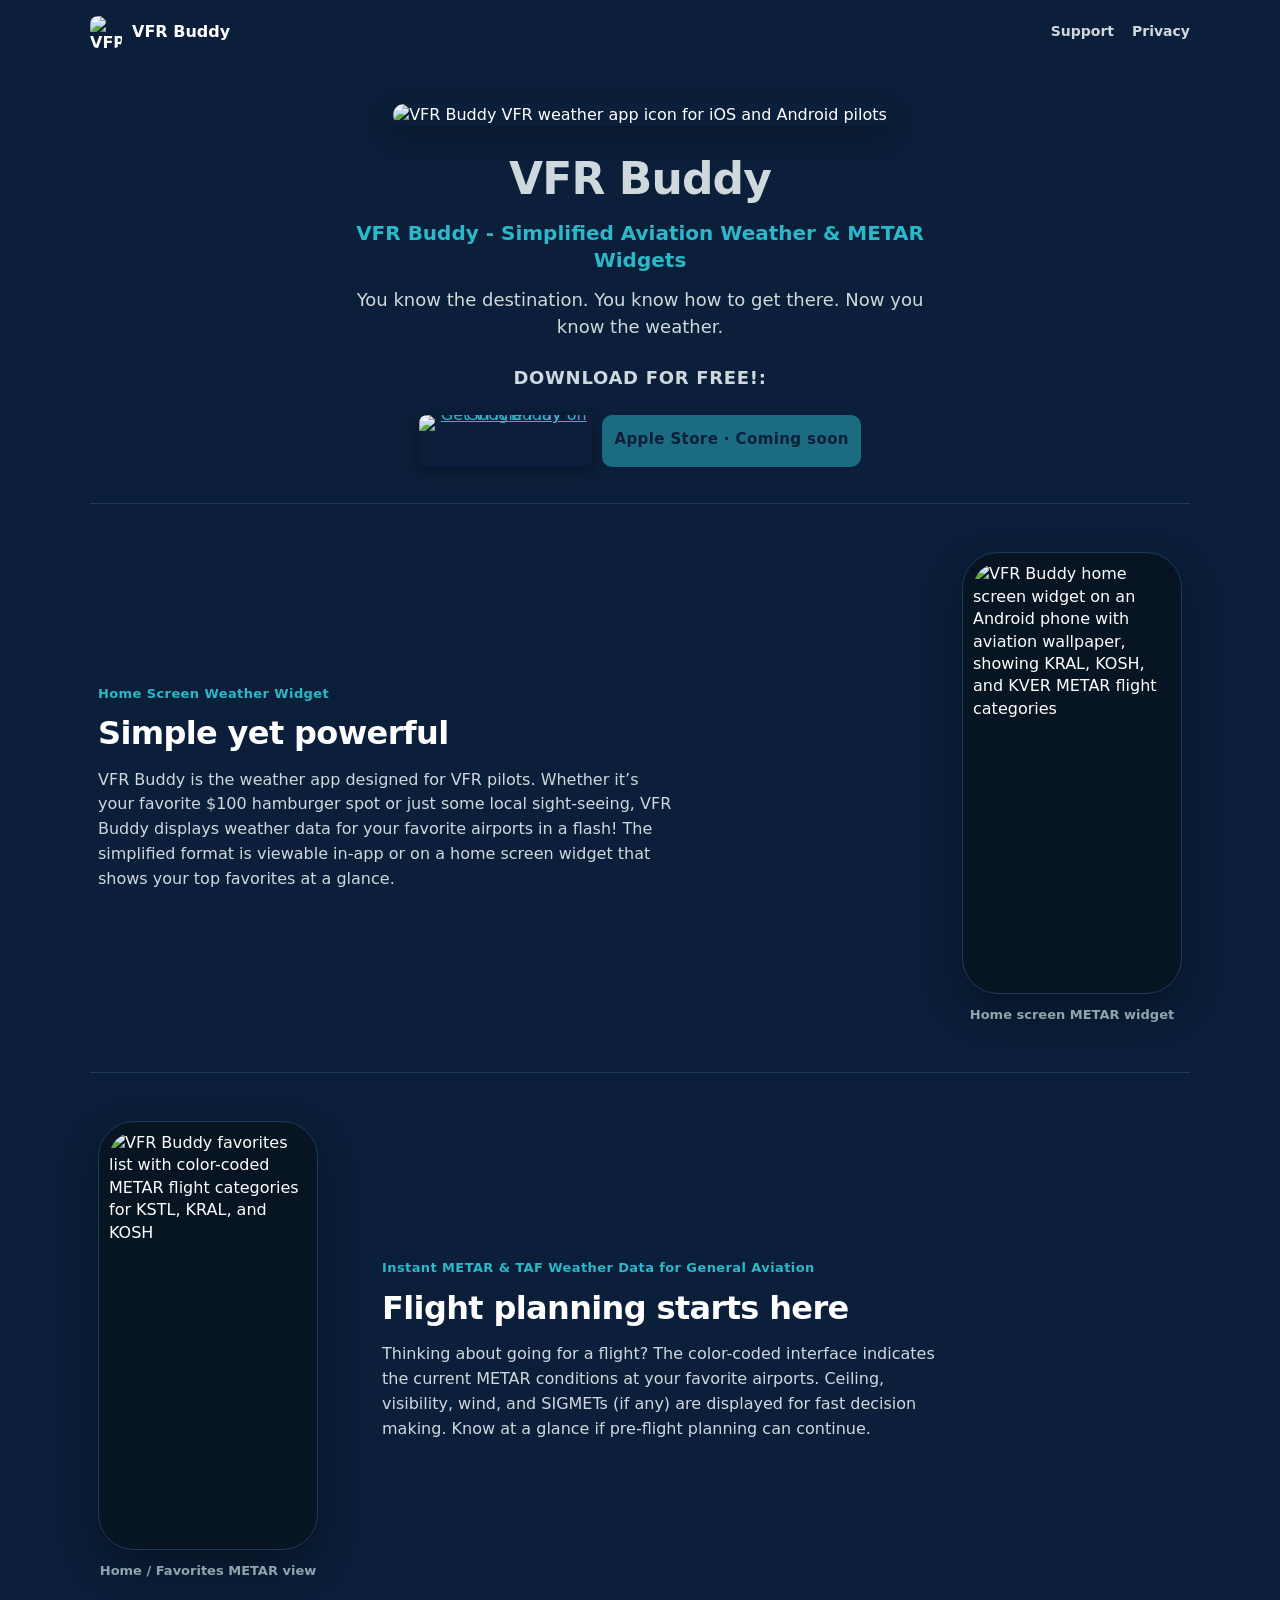
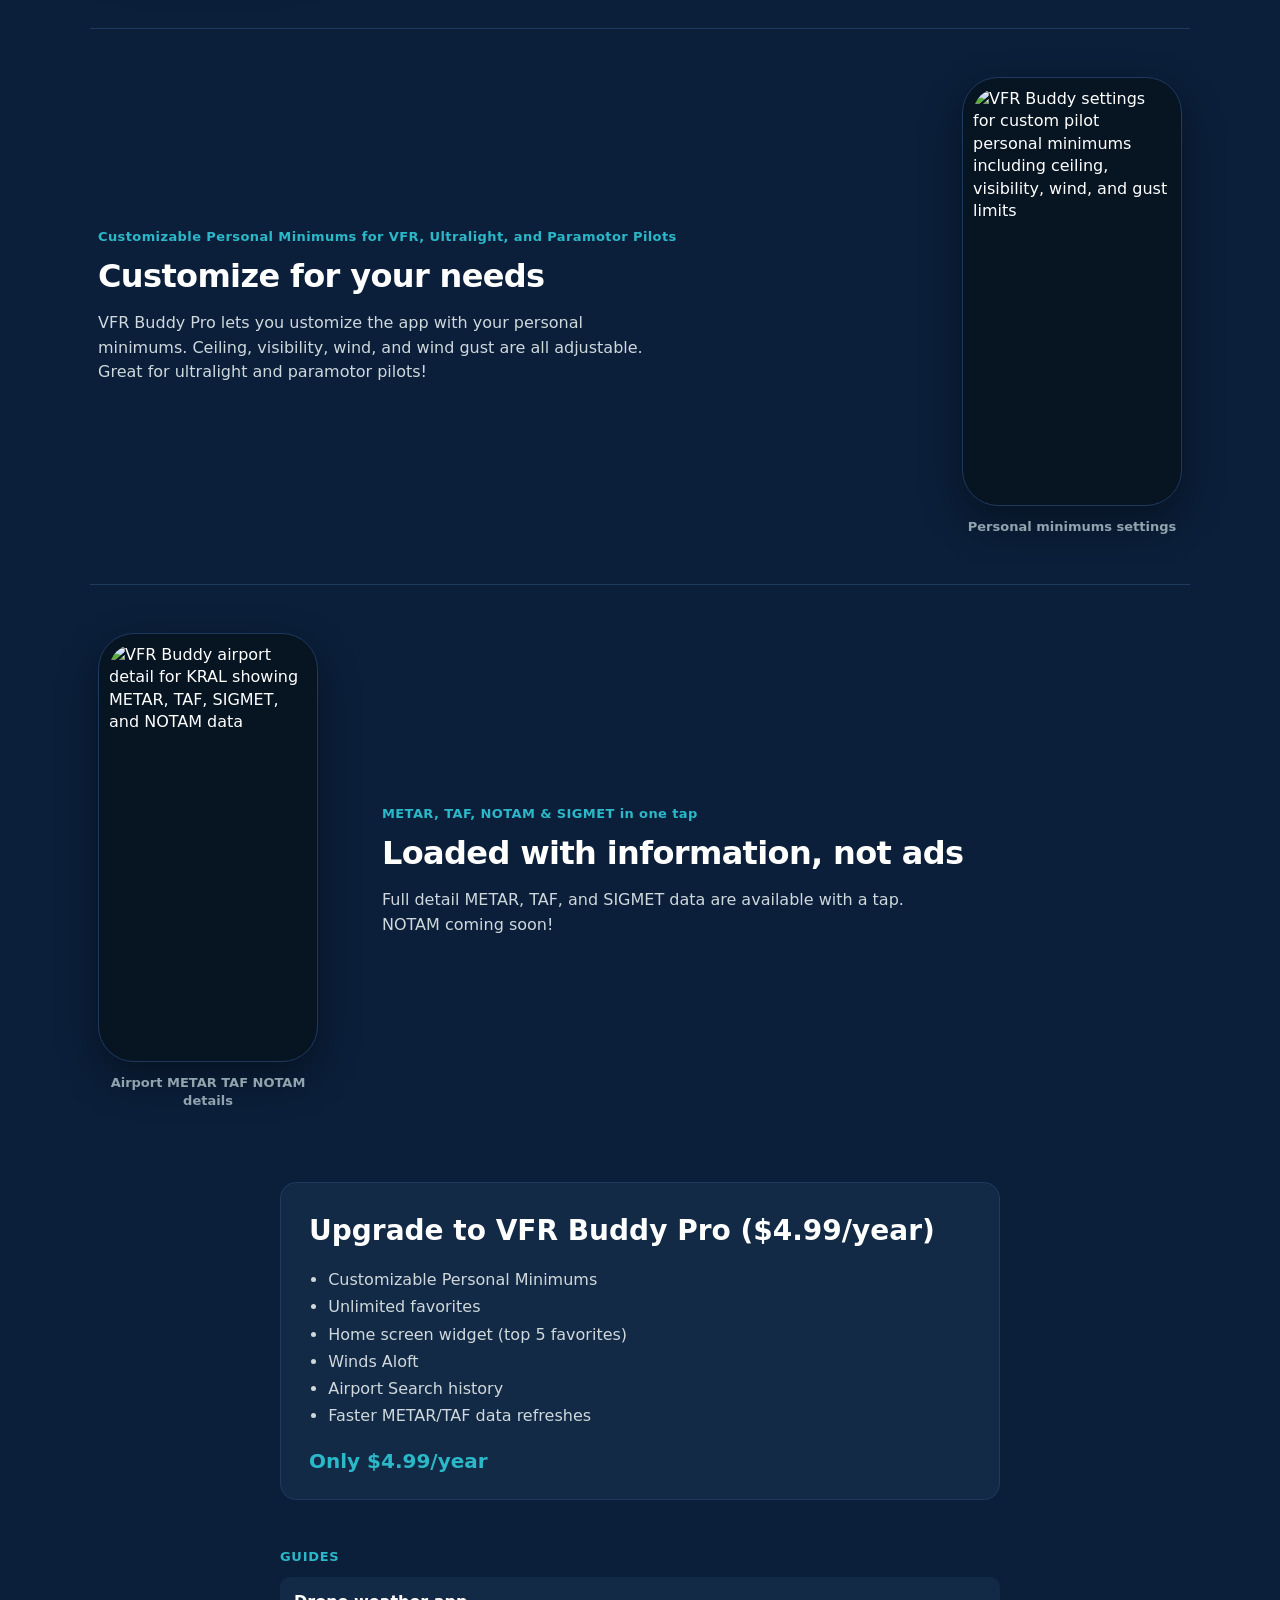
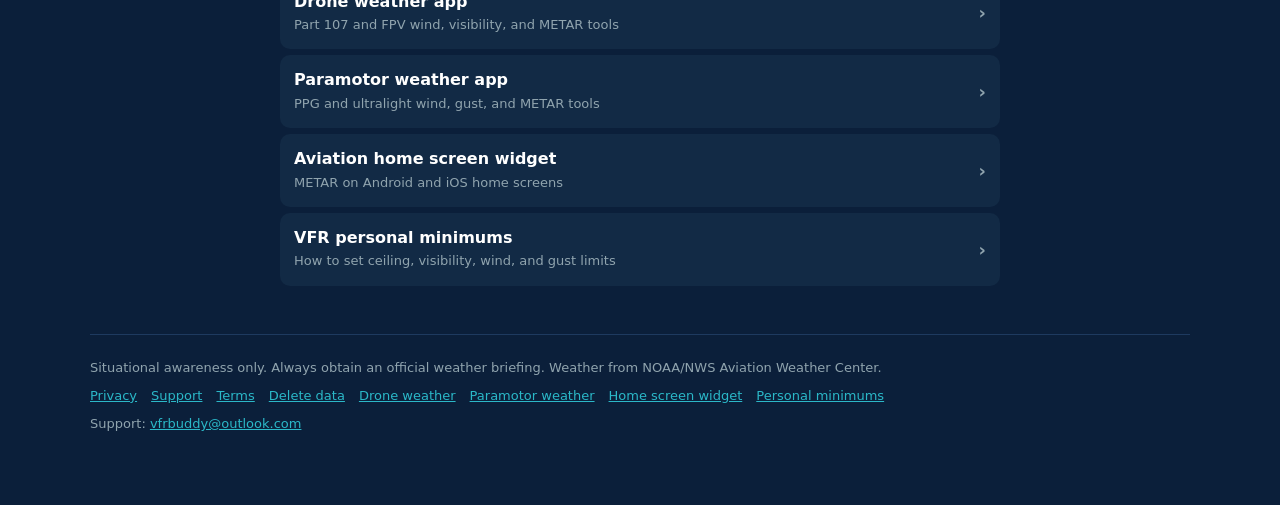
==== commit b091142f: "Link marketing CTAs to the live Google Play listing with official badge art. Replaces placeholder Pl" ====
--- a/index.html
+++ b/index.html
@@ -208,6 +208,20 @@
   margin: 0;
 }
 
+.play-store-badge {
+  display: inline-block;
+  line-height: 0;
+  border-radius: 8px;
+  overflow: hidden;
+  box-shadow: 0 4px 14px rgba(0, 0, 0, 0.35);
+}
+
+.play-store-badge img {
+  display: block;
+  height: 52px;
+  width: auto;
+}
+
 .shots {
   display: flex;
   gap: 28px;
@@ -1096,7 +1110,20 @@
         <p>You know the destination. You know how to get there. Now you know the weather.</p>
         <p class="cta-label">Download for FREE!:</p>
         <div class="cta-row">
-          <span class="btn disabled">Play Store · Coming soon</span>
+          <a
+            class="play-store-badge"
+            href="https://play.google.com/store/apps/details?id=com.vfrbuddy.app"
+            target="_blank"
+            rel="noopener noreferrer"
+          >
+            <img
+              src="https://play.google.com/intl/en_us/badges/static/images/badges/en_badge_web_generic.png"
+              alt="Get VFR Buddy on Google Play"
+              width="270"
+              height="81"
+              loading="lazy"
+            />
+          </a>
           <span class="btn disabled">Apple Store · Coming soon</span>
         </div>
       </section>
